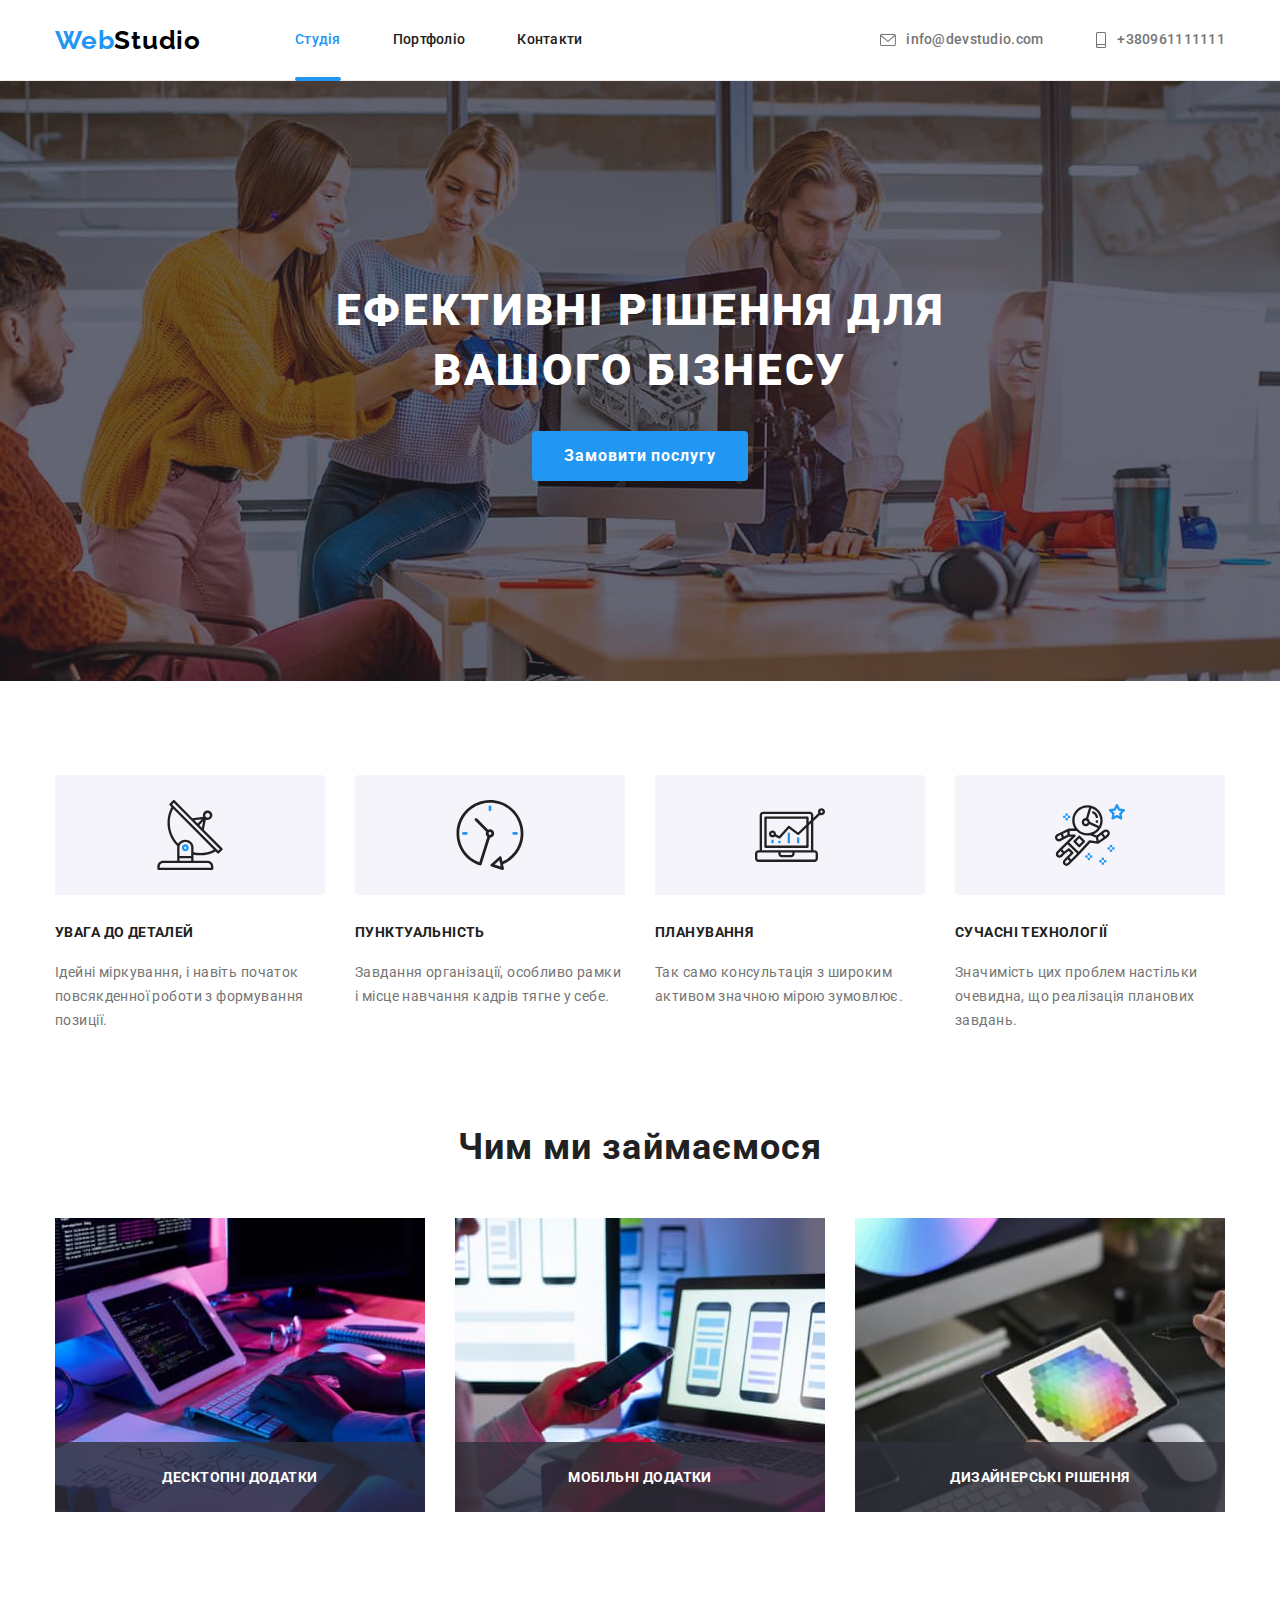
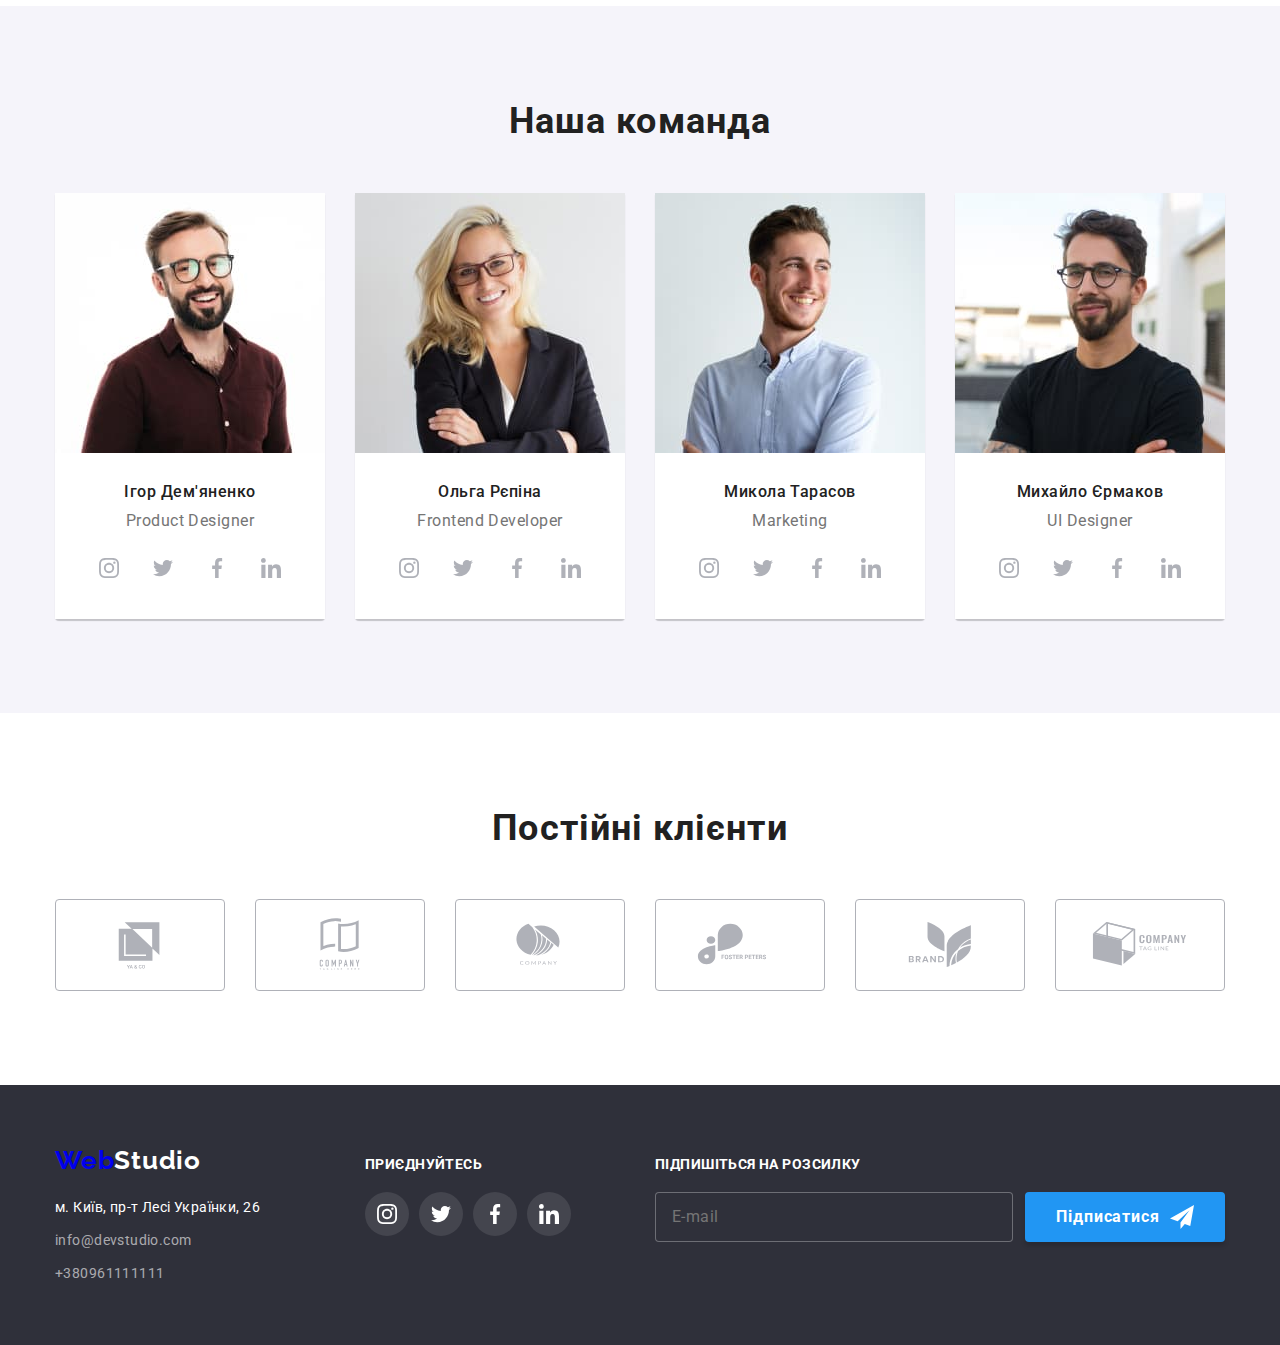
==== index.html @ 51aae1bd "BEM done" ====
<!DOCTYPE html>
<html lang="uk">

<head>
    <meta charset="UTF-8">
    <meta http-equiv="X-UA-Compatible" content="IE=edge">
    <meta name="viewport" content="width=device-width, initial-scale=1.0">
    <title>WebStudio</title>
    <link rel="preconnect" href="https://fonts.googleapis.com">
    <link rel="preconnect" href="https://fonts.gstatic.com" crossorigin>
    <link
        href="https://fonts.googleapis.com/css2?family=Raleway:wght@700&family=Roboto:wght@400;500;700;900&display=swap"
        rel="stylesheet">
    <link rel="stylesheet" href="https://cdn.jsdelivr.net/npm/modern-normalize@1.1.0/modern-normalize.min.css">
    <link rel="stylesheet" href="./css/styles.css">
</head>

<body>
    <header class="page-header">
        <!--навігація-->
        <div class="container page-header__container">
            <nav class="header-navigation">
                <a class="logo" href="./index.html"><span class="logo_theme_blue">Web</span><span
                        class="logo_theme_black">Studio</span></a>
                <ul class="menu list">
                    <li class="menu__item">
                        <a class="menu__link menu__link_current" href="./index.html">Студія</a>
                    </li>
                    <li class="menu__item">
                        <a class="menu__link" href="./portfolio.html">Портфоліо</a>
                    </li>
                    <li class="menu__item">
                        <a class="menu__link" href="#Контакти">Контакти</a>
                    </li>
                </ul>
            </nav>
            <ul class="menu list">
                <li class="menu__item">
                    <a class="menu-link-nav" href="mailto:info@devstudio.com"><svg aria-label="іконка конверт"
                            class="menu-link-nav__icon" width="16px" height="12px">
                            <use href="./images/sprite.svg#icon-envelope"></use>
                        </svg>info@devstudio.com</a>
                </li>
                <li class="menu__item">
                    <a class="menu-link-nav" href="tel:+380961111111"><svg aria-label="іконка телефон"
                            class="menu-link-nav__icon" width="12px" height="16px">
                            <use href="./images/sprite.svg#icon-smartphone"></use>
                        </svg>+380961111111</a>
                </li>
            </ul>
        </div>
    </header>
    <main>
        <section class="section hero">
            <div class="container">
                <h1 class="hero__title">Ефективні рішення для вашого бізнесу</h1>
                <button class="hero__btn" type="button" data-modal-open>Замовити послугу</button>
            </div>
        </section>
        <section class="section feature-section">
            <h2 class="visually-hidden">Наші переваги</h2>
            <div class="container">
                <ul class="list feature-section__list">
                    <li class=feature-section__item>
                        <div class="feature-section__picture">
                            <svg aria-label="іконка антена" class="feature-section__icon" width="70px" height="70px">
                                <use href="./images/sprite.svg#icon-antenna"></use>
                            </svg>
                        </div>
                        <h3 class="feature-section__title">УВАГА ДО ДЕТАЛЕЙ</h3>
                        <p class="feature-section__text">Ідейні міркування, і навіть початок повсякденної роботи з
                            формування
                            позиції.
                        </p>
                    </li>
                    <li class=feature-section__item>
                        <div class="feature-section__picture">
                            <svg aria-label="іконка годинник" class="feature-section__icon" width="70px" height="70px">
                                <use href="./images/sprite.svg#icon-clock"></use>
                            </svg>
                        </div>
                        <h3 class="feature-section__title">ПУНКТУАЛЬНІСТЬ</h3>
                        <p class="feature-section__text">Завдання організації, особливо рамки і місце навчання кадрів
                            тягне у
                            себе.
                        </p>
                    </li>
                    <li class=feature-section__item>
                        <div class="feature-section__picture">
                            <svg aria-label="іконка діаграма" class="feature-section__icon" width="70px" height="70px">
                                <use href="./images/sprite.svg#icon-diagram"></use>
                            </svg>
                        </div>
                        <h3 class="feature-section__title">ПЛАНУВАННЯ</h3>
                        <p class="feature-section__text">Так само консультація з широким активом значною мірою зумовлює.
                        </p>
                    </li>
                    <li class=feature-section__item>
                        <div class="feature-section__picture">
                            <svg aria-label="іконка астронавт" class="feature-section__icon" width="70px" height="70px">
                                <use href="./images/sprite.svg#icon-astronaut"></use>
                            </svg>
                        </div>
                        <h3 class="feature-section__title">СУЧАСНІ ТЕХНОЛОГІЇ</h3>
                        <p class="feature-section__text">Значимість цих проблем настільки очевидна, що реалізація
                            планових
                            завдань.
                        </p>
                    </li>
                </ul>
            </div>
        </section>
        <section class="section section-examples">
            <div class="container">
                <h2 class="section-examples__heading">Чим ми займаємося</h2>
                <ul class="list section-examples__list">
                    <li class="section-examples__item">
                        <div class="section-examples__thumb">
                            <img src="./images/box1.jpg" alt="Робочий стіл з клавіатурою і екраном" width="370">
                            <p class="section-examples__title">Десктопні додатки</p>
                        </div>
                    </li>
                    <li class="section-examples__item">
                        <div class="section-examples__thumb">
                            <img src="./images/box2.jpg" alt="Смартфон в руці на фоні екрану зі смартфонами"
                                width="370">
                            <p class="section-examples__title">Мобільні додатки</p>
                        </div>
                    </li>
                    <li class="section-examples__item">
                        <div class="section-examples__thumb">
                            <img src="./images/box3.jpg" alt="Екран з різнокольоровим шестикутником" width="370">
                            <p class="section-examples__title">Дизайнерські рішення</p>
                        </div>
                    </li>
                </ul>
            </div>
        </section>
        <section class="section section-team">
            <div class="container">
                <h2 class="team-section-team">Наша команда</h2>
                <ul class="list list-team">
                    <li class="member-list">
                        <img src="./images/teammate1.jpg" alt="Усміхнений чоловік з бородою в окулярах" width="270">
                        <div class="member-content">
                            <h3 class="member-team">Ігор Дем'яненко</h3>
                            <p class="team-list" lang="en">Product Designer</p>

                            <ul class="social-list list">
                                <li class="social-list-item">
                                    <a href="" class="social-list-link">
                                        <svg aria-label="логотип інстаграм" width="20px" height="20px"
                                            class="social-list-icon">
                                            <use href="./images/sprite.svg#icon-instagram">
                                            </use>
                                        </svg>
                                    </a>
                                </li>
                                <li class="social-list-item">
                                    <a href="" class="social-list-link">
                                        <svg aria-label="логотип твітер" width="20px" height="20px"
                                            class="social-list-icon">
                                            <use href="./images/sprite.svg#icon-twitter">
                                            </use>
                                        </svg>
                                    </a>
                                </li>
                                <li class="social-list-item">
                                    <a href="" class="social-list-link">
                                        <svg aria-label="логотип фейсбук" width="20px" height="20px"
                                            class="social-list-icon">
                                            <use href="./images/sprite.svg#icon-facebook">
                                            </use>
                                        </svg>
                                    </a>
                                </li>
                                <li class="social-list-item">
                                    <a href="" class="social-list-link">
                                        <svg aria-label="логотип лінкедін" width="20px" height="20px"
                                            class="social-list-icon">
                                            <use href="./images/sprite.svg#icon-linkedin">
                                            </use>
                                        </svg>
                                    </a>
                                </li>
                            </ul>
                        </div>
                    </li>
                    <li class="member-list">
                        <img src="./images/teammate2.jpg" alt="Усміхнена жінка з білим волоссям в окулярах" width="270">
                        <div class="member-content">
                            <h3 class="member-team">Ольга Рєпіна</h3>
                            <p class="team-list" lang="en">Frontend Developer</p>
                            <ul class="social-list list">
                                <li class="social-list-item">
                                    <a href="" class="social-list-link">
                                        <svg aria-label="логотип інстаграм" width="20px" height="20px"
                                            class="social-list-icon">
                                            <use href="./images/sprite.svg#icon-instagram">
                                            </use>
                                        </svg>
                                    </a>
                                </li>
                                <li class="social-list-item">
                                    <a href="" class="social-list-link">
                                        <svg aria-label="логотип твітер" width="20px" height="20px"
                                            class="social-list-icon">
                                            <use href="./images/sprite.svg#icon-twitter">
                                            </use>
                                        </svg>
                                    </a>
                                </li>
                                <li class="social-list-item">
                                    <a href="" class="social-list-link">
                                        <svg aria-label="логотип фейсбук" width="20px" height="20px"
                                            class="social-list-icon">
                                            <use href="./images/sprite.svg#icon-facebook">
                                            </use>
                                        </svg>
                                    </a>
                                </li>
                                <li class="social-list-item">
                                    <a href="" class="social-list-link">
                                        <svg aria-label="логотип лінкедін" width="20px" height="20px"
                                            class="social-list-icon">
                                            <use href="./images/sprite.svg#icon-linkedin">
                                            </use>
                                        </svg>
                                    </a>
                                </li>
                            </ul>
                        </div>
                    </li>
                    <li class="member-list">
                        <img src="./images/teammate3.jpg" alt="Усміхнений чоловік в білій сорочці" width="270">
                        <div class="member-content">
                            <h3 class="member-team">Микола Тарасов</h3>
                            <p class="team-list" lang="en">Marketing</p>
                            <ul class="social-list list">
                                <li class="social-list-item">
                                    <a href="" class="social-list-link">
                                        <svg aria-label="логотип інстаграм" width="20px" height="20px"
                                            class="social-list-icon">
                                            <use href="./images/sprite.svg#icon-instagram">
                                            </use>
                                        </svg>
                                    </a>
                                </li>
                                <li class="social-list-item">
                                    <a href="" class="social-list-link">
                                        <svg aria-label="логотип твітер" width="20px" height="20px"
                                            class="social-list-icon">
                                            <use href="./images/sprite.svg#icon-twitter">
                                            </use>
                                        </svg>
                                    </a>
                                </li>
                                <li class="social-list-item">
                                    <a href="" class="social-list-link">
                                        <svg aria-label="логотип фейсбук" width="20px" height="20px"
                                            class="social-list-icon">
                                            <use href="./images/sprite.svg#icon-facebook">
                                            </use>
                                        </svg>
                                    </a>
                                </li>
                                <li class="social-list-item">
                                    <a href="" class="social-list-link">
                                        <svg aria-label="логотип лінкедін" width="20px" height="20px"
                                            class="social-list-icon">
                                            <use href="./images/sprite.svg#icon-linkedin">
                                            </use>
                                        </svg>
                                    </a>
                                </li>
                            </ul>
                        </div>
                    </li>
                    <li class="member-list">
                        <img src="./images/teammate4.jpg" alt="Чоловік в окулярах" width="270">
                        <div class="member-content">
                            <h3 class="member-team">Михайло Єрмаков</h3>
                            <p class="team-list" lang="en">UI Designer</p>
                            <ul class="social-list list">
                                <li class="social-list-item">
                                    <a href="" class="social-list-link">
                                        <svg aria-label="логотип інстаграм" width="20px" height="20px"
                                            class="social-list-icon">
                                            <use href="./images/sprite.svg#icon-instagram">
                                            </use>
                                        </svg>
                                    </a>
                                </li>
                                <li class="social-list-item">
                                    <a href="" class="social-list-link">
                                        <svg aria-label="логотип твітер" width="20px" height="20px"
                                            class="social-list-icon">
                                            <use href="./images/sprite.svg#icon-twitter">
                                            </use>
                                        </svg>
                                    </a>
                                </li>
                                <li class="social-list-item">
                                    <a href="" class="social-list-link">
                                        <svg aria-label="логотип фейсбук" width="20px" height="20px"
                                            class="social-list-icon">
                                            <use href="./images/sprite.svg#icon-facebook">
                                            </use>
                                        </svg>
                                    </a>
                                </li>
                                <li class="social-list-item">
                                    <a href="" class="social-list-link">
                                        <svg aria-label="логотип лінкедін" width="20px" height="20px"
                                            class="social-list-icon">
                                            <use href="./images/sprite.svg#icon-linkedin">
                                            </use>
                                        </svg>
                                    </a>
                                </li>
                            </ul>
                        </div>
                    </li>
                </ul>
            </div>
        </section>
        <section class="section client-section">
            <div class="container">
                <h2 class="clients">Постійні клієнти</h2>
                <ul class="client-list list">
                    <li class="client first-client">
                        <a class="client-link-icon" href="">
                            <svg aria-label="логотип клієнта першого" class="client-list-icon" width="106px"
                                height="60px">
                                <use href="./images/sprite.svg#icon-Logo1"></use>
                            </svg>
                        </a>
                    </li>
                    <li class="client second-client">
                        <a class="client-link-icon" href="">
                            <svg aria-label="логотип клієнта другого" class="client-list-icon" width="106px"
                                height="60px">
                                <use href="./images/sprite.svg#icon-Logo2"></use>
                            </svg>
                        </a>
                    </li>
                    <li class="client third-client">
                        <a class="client-link-icon" href="">
                            <svg aria-label="логотип клієнта третього" class="client-list-icon" width="106px"
                                height="60px">
                                <use href="./images/sprite.svg#icon-Logo3"></use>
                            </svg>
                        </a>
                    </li>
                    <li class="client fourth-client">
                        <a class="client-link-icon" href="">
                            <svg aria-label="логотип клієнта четвертого" class="client-list-icon" width="106px"
                                height="60px">
                                <use href="./images/sprite.svg#icon-Logo4"></use>
                            </svg>
                        </a>
                    </li>
                    <li class="client fifth-client">
                        <a class="client-link-icon" href="">
                            <svg aria-label="логотип клієнта п'ятого" class="client-list-icon" width="106px"
                                height="60px">
                                <use href="./images/sprite.svg#icon-Logo5"></use>
                            </svg>
                        </a>
                    </li>
                    <li class="client sixth-client">
                        <a class="client-link-icon" href="">
                            <svg aria-label="логотип клієнта шостого" class="client-list-icon" width="106px"
                                height="60px">
                                <use href="./images/sprite.svg#icon-Logo6"></use>
                            </svg>
                        </a>
                    </li>

                </ul>
            </div>
        </section>
    </main>
    <footer class="contacts">
        <div class="container main-footer-container">
            <div class="first-footer-container">
                <a class="logo link logo-footer" href="https://index.html"><span class="blu">Web</span><span
                        class="white">Studio</span></a>
                <address class="address">
                    <ul class="address-link list">
                        <li class="contact-list">
                            <a class="a-contact" href="htpps://googlemaps/CPtrU1FHBa2aNyZL9" target="_blank"
                                rel="noopener noreferrer nofollow">м.
                                Київ, пр-т Лесі Українки, 26</a>
                        </li>
                        <li class="contact-list">
                            <a class="mail-link" href="mailto:info@devstudio.com">info@devstudio.com</a>
                        </li>
                        <li class="contact-list">
                            <a class="phone-link" href="tel:+380961111111">+380961111111</a>
                        </li>
                    </ul>
                </address>
            </div>
            <div class="second-footer-container">
                <p class="footer-link-icon">приєднуйтесь</p>
                <ul class="footer-social-list list">
                    <li class="footer-social-list-item">
                        <a href="" class="footer-social-list-link">
                            <svg aria-label="логотип інстаграм" width="20px" height="20px" class="social-list-icon">
                                <use href="./images/sprite.svg#icon-instagram">
                                </use>
                            </svg>
                        </a>
                    </li>
                    <li class="footer-social-list-item">
                        <a href="" class="footer-social-list-link">
                            <svg aria-label="логотип твітер" width="20px" height="20px" class="social-list-icon">
                                <use href="./images/sprite.svg#icon-twitter">
                                </use>
                            </svg>
                        </a>
                    </li>
                    <li class="footer-social-list-item">
                        <a href="" class="footer-social-list-link">
                            <svg aria-label="логотип фейсбук" width="20px" height="20px" class="social-list-icon">
                                <use href="./images/sprite.svg#icon-facebook">
                                </use>
                            </svg>
                        </a>
                    </li>
                    <li class="footer-social-list-item">
                        <a href="" class="footer-social-list-link">
                            <svg aria-label="логотип лінкедін" width="20px" height="20px" class="social-list-icon">
                                <use href="./images/sprite.svg#icon-linkedin">
                                </use>
                            </svg>
                        </a>
                    </li>
                </ul>
            </div>
            <div class="footer-form-container">
                <p class="footer-form-paragraf">Підпишіться на розсилку</p>
                <form class="footer-form">
                    <label for="user-email"></label>
                    <input type="email" class="footer-form-email" id="user-email" required placeholder="E-mail">
                    <button type="submit" class="footer-button-email">Підписатися<svg class="send-icon" width="24"
                            height="24">
                            <use href="./images/sprite.svg#icon-icon-send"></use>
                        </svg></button>
                </form>

            </div>
        </div>
    </footer>
    <div class="backdrop is-hidden" data-modal>
        <div class="modal">
            <button type="button" class="modal-button-close" data-modal-close>
                <svg aria-label="іконка закриття" class="icon-modal-close" width="11" height="11">
                    <use href="./images/sprite.svg#icon-vector"></use>
                </svg>
            </button>
            <p class="modal-form-title">Залиште свої дані, ми вам передзвонимо</p>
            <form class="modal-form">

                <label class="modal-form-field">
                    <span class="modal-form-desc">Ім'я</span>
                    <span class="modal-form-input-wrapper">
                        <input type="text" class="modal-form-input" required name="user-name"
                            pattern="[a-zA-Zа-яА-ЯіІїЇ'`]+">
                        <svg aria-label="іконка людини" class="modal-form-icon" width="18" height="18">
                            <use href="./images/sprite.svg#icon-person-black"></use>
                        </svg>
                    </span>
                </label>

                <label class="modal-form-field">
                    <span class="modal-form-desc">Телефон</span>
                    <span class="modal-form-input-wrapper">
                        <input type="tel" class="modal-form-input" required name="user-phone">
                        <svg aria-label="іконка телефону" class="modal-form-icon" width="18" height="18">
                            <use href="./images/sprite.svg#icon-phone-black"></use>
                        </svg>
                    </span>
                </label>

                <label class="modal-form-field">
                    <span class="modal-form-desc">Пошта</span>
                    <span class="modal-form-input-wrapper">
                        <input type="email" class="modal-form-input" required name="user-mail">
                        <svg aria-label="іконка конверту" class="modal-form-icon" width="18" height="18">
                            <use href="./images/sprite.svg#icon-email-black"></use>
                        </svg>
                    </span>
                </label>

                <label class="modal-form-field">
                    <span class="modal-form-desc">Коментар</span>
                    <textarea class="modal-form-message" name="user-message" placeholder="Введіть текст"></textarea>
                </label>

                <label class="modal-form-check-field">
                    <input type="checkbox" class="modal-form-check" required name="user-agreement" />
                    <svg class="modal-form-own-checkbox" width="16px" height="15px">
                        <use class="modal-form-own-checkbox-icon" href="./images/sprite.svg#icon-icon-check">
                        </use>
                    </svg><span class="modal-text-agreement">Погоджуюся
                        з розсилкою та приймаю&nbsp;<a href="#" class="modal-text-agreement-link">Умови
                            договору</a></span>
                </label>
                <button type="submit" class="modal-form-btnsubmit">Відправити</button>
            </form>
        </div>
    </div>
    <script src="./js/modal.js"></script>
</body>

</html>
---- css/styles.css ----
:root{
    --accent-color:#2196F3;
    --primery-text-color:#212121;
    --secondary-text-color:#757575;
    --logo-light-color:#ffffff;
    --logo-dark-color:#000000;
    --background-color:#2F303A;
    --secondary-background-color:#F5F4FA;
    
}

/*--Скидання дефолтних стилів--*/

h1,
h2,
h3,
h4,
p{
    margin-top: 0;
    margin-bottom: 0;
}

ul,
ol{
    margin-top: 0;
    margin-bottom: 0;
    padding-left: 0;
}
 
button{
    cursor: pointer;
}

a{
    text-decoration: none;
}

img{
    display: block;
    max-width: 100%;
    height: auto;
}

address{
    font-style: normal;
}

.list{
    list-style: none;
}

.link{
    link-decoration: none;
}

body{
    color: var(--primery-text-color);
    background-color:var(--main-backgroung-color);
    font-family: Roboto, sans-serif; 
    font-weight: 700;
font-size: 18px;
line-height: 2;
letter-spacing: 0.06em;
}

.container{
    width: 1200px;
    margin-left: auto;
    margin-right: auto;
    padding-left: 15px;
    padding-right: 15px;
}

.visually-hidden{
  position: absolute;
    white-space: nowrap;
    width: 1px;
    height: 1px;
    overflow: hidden;
    border: 0;
    padding: 0;
    clip: rect(0 0 0 0);
    clip-path: inset(50%);
    margin: -1px;
}

.section{
    padding-top: 94px;
    padding-bottom: 94px;
}


/*--HEADER--*/

.page-header{
border-bottom: 1px solid #ECECEC;
}

.page-header__container{
display: flex;
align-items: center;
}

.header-navigation{
    display: flex;
    align-items: center;
}


.logo{
    font-family: 'Raleway', sans-serif;
font-weight: 700;
font-size: 26px;
line-height: 1.19;
letter-spacing: 0.03em;
margin-right: 94px;
}

.logo_theme_blue{
    color:var(--accent-color);
}
.logo_theme_black{
    color:var(--logo-dark-color);
}


.menu{
    display: flex;
    column-gap: 52px;
    margin-left: auto;
}

.menu__link{
    color:var(--primery-text-color);
    font-family: 'Roboto', sans-serif;
font-weight: 500;
font-size: 14px;
line-height: 1.14;
letter-spacing: 0.02em;
padding-top: 32px;
    padding-bottom: 32px;
    display: block;
    position: relative;
    transition: color 250ms cubic-bezier(0.4, 0, 0.2, 1);
}

.menu__link:hover,
.menu__link:focus{
    color:var(--accent-color);
}

.menu__link_current{
    color:var(--accent-color);
}


.menu__link_current::after{
    position: absolute;
    content: "";
    display: block;
    width: 100%;
    left: 0;
    bottom: -1px;
    height: 4px;
    background-color:var(--accent-color);
    border-radius: 2px;
    margin-top: 28px;
    
}


.menu-link-nav{
    color:var(--secondary-text-color);
    font-family: 'Roboto', sans-serif;
font-weight: 500;
font-size: 14px;
line-height: 1.14;
letter-spacing: 0.02em;
padding-top: 32px;
    padding-bottom: 32px;
    display: flex;
    align-items: center;
    transition: color 250ms cubic-bezier(0.4, 0, 0.2, 1);
    }

.menu-link-nav:hover,
.menu-link-nav:focus{
    color:var(--accent-color);
}


.menu-link-nav__icon{
    fill:currentColor;
    margin-right: 10px;
}

.menu-link-nav__icon:hover,
.menu-link-nav__icon:focus{
    fill:var(--accent-color);
}




/*--HERO--*/
.hero{
    background-color: #C4C4C4;
    text-align: center;
    margin: 0 auto;
    padding: 200px 0;
    height: 600px;
    max-width: 1600px;
    background-image: linear-gradient(to right, rgba(47, 48, 58, 0.4), rgba(47, 48, 58, 0.4)), url(../images/hero\ bg\ photo.jpg);
    background-repeat: no-repeat;
    background-position: center;
    background-size: cover;
}


.hero__title{
    color:var(--logo-light-color);
    font-family: 'Roboto', sans-serif;
font-weight: 900;
font-size: 44px;
line-height: 1.36;
text-align: center;
letter-spacing: 0.06em;
text-transform: uppercase;
width: 696px;
margin-bottom: 30px;
margin-left: auto;
margin-right: auto;
}

.hero__btn{
background-color:var(--accent-color);
color:var(--logo-light-color);
font-family: 'Roboto', sans-serif;
font-weight: 700;
font-size: 16px;
line-height: 1.88;
display: flex;
align-items: center;
text-align: center;
letter-spacing: 0.06em;
display: block;
margin: 0 auto;
padding: 10px 32px;
display: block;
border-radius: 4px;
min-width: 216px;
border: none;
transition: box-shadow 250ms cubic-bezier(0.4, 0, 0.2, 1);
}

.hero__btn:hover,
.hero__btn:focus{
    box-shadow: 0px 4px 4px rgba(0, 0, 0, 0.15);
}


/*--FEATURE SECTION--*/


.feature-section__list{
    display: flex;
    flex-wrap: wrap;
    margin-left: auto;
    margin-right: auto;
    column-gap: 30px;   
}

.feature-section__item{
flex-basis: calc((100% / 4) - 30px);   
}

.feature-section__text{
    color:var(--secondary-text-color);
    font-family: 'Roboto',sans-serif;
font-weight: 400;
font-size: 14px;
line-height: 1.7;
letter-spacing: 0.03em;
}


.feature-section__title{
    font-family: 'Roboto', sans-serif;
font-weight: 700;
font-size: 14px;
line-height: 1.14;
letter-spacing: 0.03em;
text-transform: uppercase;
margin-bottom: 20px;
}

.feature-section__picture{
    display: flex;
    width: 270px;
    height: 120px;
    justify-content: center;
    align-items: center;
    background: #F5F4FA;
border-radius: 4px;
margin-bottom: 30px;
}


/*--EXAMPLES SECTION--*/

.section-examples{
    padding-top: 0;
}

.section-examples__list{
    display: flex;
    flex-wrap: wrap;
    gap: 30px;
}

.section-examples__item{
width: 370px;
}


.section-examples__heading{
    font-family: 'Roboto', sans-serif;
    font-weight: 700;
font-size: 36px;
line-height: 1.17;
text-align: center;
letter-spacing: 0.03em;
margin-left: auto;
margin-bottom: 50px;
margin-right: auto;
}

.section-examples__thumb{
    position: relative;
    display: flex;
    justify-content: center;
    align-items: center;
}

.section-examples__title{
    display: flex;
    position: absolute;
    width: 100%;
    height: 70px;
    justify-content: center;
    align-items: center;
    left: 0;
    bottom: 0;

    font-weight: 700;
font-size: 14px;
line-height: 16px;
text-align: center;
letter-spacing: 0.03em;
text-transform: uppercase;
color:var(--logo-light-color);
background-color: rgba(47, 48, 58, 80%);
}


/*--TEAM SECTION--*/

.section-team{
    background-color:var(--secondary-background-color);
}

.team-section-team{
 font-family: 'Roboto', sans-serif;
font-weight: 700;
font-size: 36px;
line-height: 1.17;
text-align: center;
letter-spacing: 0.03em;  
margin-left: auto;
margin-bottom: 50px;
margin-right: auto;

}

.list-team{
    display: flex;
    flex-wrap: wrap;
    gap: 30px;
}

.member-list{
    width: 270px;
    box-shadow: 0px 2px 1px rgba(0, 0, 0, 0.2);
    border-radius: 0px 0px 4px 4px;
    
}

.member-content{
    padding-top: 29px;
    padding-bottom: 29px;
    background-color:#ffffff;
}

.member-team{
font-family: inherit;
font-weight: 500;
font-size: 16px;
line-height: 1.19;
text-align: center;
letter-spacing: 0.03em;
margin-bottom: 10px;
}


.team-list{
    color:var(--secondary-text-color);
    font-family: 'Roboto', sans-serif;
font-weight: 400;
font-size: 16px;
line-height: 1.19;
text-align: center;
letter-spacing: 0.03em;
margin-bottom: 16px;
}

.social-list{
    display: flex;
    justify-content: center;
    align-items: center;
    column-gap: 10px;
}

.social-list-item{
    display: flex;
    justify-content: center;
    align-items: center;
}

.social-list-link{
    display: flex;
    align-items: center;
    justify-content: center;
    width: 44px;
    height: 44px;
    border-radius: 50%;
    background-color: var(--logo-light-color);
    fill: #AFB1B8;
    transition: background-color 250ms cubic-bezier(0.4, 0, 0.2, 1), fill 250ms cubic-bezier(0.4, 0, 0.2, 1);
}


.social-list-link:hover,
.social-list-link:focus{
    background-color:var(--accent-color);
    fill:var(--logo-light-color);
}


/*--CLIENS--*/

.client-section{
padding-top: 94px;
    padding-bottom: 94px;
}

.clients{
font-family: 'Roboto', sans-serif;
    font-weight: 700;
font-size: 36px;
line-height: 1.17;
text-align: center;
letter-spacing: 0.03em;
margin-left: auto;
margin-bottom: 50px;
margin-right: auto;.
}

.client-link-icon{
    display: flex;
  justify-content: center;
  align-items: center;
  width: 170px;
  height: 92px;
  border: 1px solid #afb1b8;
  border-radius: 4px;
  fill: #AFB1B8;
  transition: border-color 250ms cubic-bezier(0.4, 0, 0.2, 1);
}

.client-link-icon:hover,
.client-link-icon:focus{
border-color:var(--accent-color);
}

.client-list-icon{
    transition: fill 250ms cubic-bezier(0.4, 0, 0.2, 1);
}

.client-link-icon:hover .client-list-icon,
.client-link-icon:hover .client-list-icon{
    fill:var(--accent-color);
}

.client-list{
    display: flex;
    flex-wrap: wrap;
    gap: 30px;
}

.client{
    flex-basis: ((100% - 170px) / 6);
}

/*--FOOTER--*/

.contacts{
    background-color:var(--background-color);
     padding-top: 60px;
    padding-bottom: 60px;
}


.logo-footer{
    display: block;
    margin-bottom: 20px;
}

.contact-list:not(:last-child){
    margin-bottom: 9px;
}

.a-contact{
    color:var(--logo-light-color);
   font-family: 'Roboto', sans-serif;
font-weight: 400;
font-size: 14px;
line-height: 1.71;
letter-spacing: 0.03em;
display: block;
transition: color 250ms cubic-bezier(0.4, 0, 0.2, 1);
} 


.mail-link,
.phone-link{
color:rgba(255, 255, 255, 0.6);
font-family: 'Roboto', sans-serif;
font-weight: 400;
font-size: 14px;
line-height: 1.71;
letter-spacing: 0.03em;
display: block;
transition: color 250ms cubic-bezier(0.4, 0, 0.2, 1);
}

.mail-link:hover,
.mail-link:focus{
    color:var(--accent-color);
}

.phone-link:hover,
.phone-link:focus{
    color:var(--accent-color);
}

.a-contact:hover,
.a-contact:focus{
color:var(--accent-color)    
}

.white{
    color:var(--logo-light-color);
}

.footer-link-icon{
font-family: 'Roboto';
font-style: normal;
font-weight: 700;
font-size: 14px;
line-height: 16px;
letter-spacing: 0.03em;
text-transform: uppercase;
color:var(--logo-light-color);
margin-bottom: 20px;
}


.footer-social-list-link{
display: flex;
    align-items: center;
    justify-content: center;
    width: 44px;
    height: 44px;
    border-radius: 50%;
    background-color: rgba(255, 255, 255, 0.1);
    fill:var(--logo-light-color);
    transition: background-color 250ms cubic-bezier(0.4, 0, 0.2, 1);
}

.footer-social-list-link:hover,
.footer-social-list-link:focus{
    background-color:var(--accent-color);
}

.main-footer-container{
    display: flex;
    align-items: baseline;
}

.first-footer-container{
    margin-right: 70px;
}

.footer-social-list{
    display: flex;
    gap: 10px;
}

/*----PORTFOLIO----*/


.portfolio-list{
    display: flex;
     justify-content: center;
    margin-left: auto;
    margin-right: auto;
        column-gap: 8px;
        margin-bottom: 50px;     
}

.section-btn{
    background-color:var(--secondary-background-color);
    color:var(--primery-text-color); 
    font-family: inherit;
font-weight: 500;
font-size: 16px;
line-height: 1.63;
text-align: center;
letter-spacing: 0.03em;
padding: 6px 22px;
border: none;
border-radius: 4px;
transition: color 250ms cubic-bezier(0.4, 0, 0.2, 1), background-color 250ms cubic-bezier(0.4, 0, 0.2, 1), box-shadow 250ms cubic-bezier(0.4, 0, 0.2, 1);
}

.section-btn:hover,
.section-btn:focus{
    background-color:var(--accent-color);
    color:var(--logo-light-color);
    box-shadow: 0px 4px 4px rgba(0, 0, 0, 0.25);
}

.portfolio-examples{
    display: flex;
    flex-wrap: wrap;
    gap: 30px;
}

.portfolio-examples-list{
    flex-basis: calc((100% - 60px) / 3); 
}

.portfolio-link{
    display: block;
    background-color: var(--logo-light-color);
    transition: box-shadow 250ms cubic-bezier(0.4, 0, 0.2, 1);
}

.portfolio-link:hover,
.phone-link:focus{
box-shadow: 0px 1px 1px rgba(0, 0, 0, 0.12), 0px 4px 4px rgba(0, 0, 0, 0.06), 1px 4px 6px rgba(0, 0, 0, 0.16);
}

.portfolio-tytle{
    color:var(--secondary-text-color);
    font-family: 'Roboto', sans-serif;
font-weight: 400;
font-size: 16px;
line-height: 1.88;
letter-spacing: 0.03em;
}

.portfolio-page{
    color: var(--primery-text-color);
    font-family: 'Roboto', sans-serif;
font-weight: 700;
font-size: 18px;
line-height: 2;
letter-spacing: 0.06em;
margin-bottom: 4px;
}

.portfolio-page-title{
    display: block;
    padding: 20px 24px;
    border: 1px solid #EEEEEE;
    border-top: none;
}

.section-team{
    background-color:var(--secondary-background-color);
}

.span-prf{
 font-family: 'Roboto', sans-serif;
font-weight: 700;
font-size: 18px;
line-height: 2;
letter-spacing: 0.06em;   
}



.portfolio-overlay{
    position: relative;
    overflow: hidden;
}

.portfolio-thumb{
    display: inline-block;
    position: absolute;
    top: 0;
    left: 0;
    width: 100%;
    height: 100%;
    background-color: rgba(33, 150, 243, 0.9);
transition: transform 250ms cubic-bezier(0.4, 0, 0.2, 1);
 transform: translateY(100%);
}

.portfolio-link:hover .portfolio-thumb{
transform: translateY(0%);    
}

.thumb-text{
font-weight: 400;
font-size: 18px;
line-height: 28px;
letter-spacing: 0.03em;
color: #ffffff;
padding: 63px 24px;
}



/*------MODAL------*/

.backdrop{
    position: fixed;
    top: 0;
    left: 0;
    width: 100%;
    height: 100%;
    background-color: rgba(0, 0, 0, 20%);
    z-index: 100;
    opacity: 1;
    transition: visibility 250ms cubic-bezier(0.4, 0, 0.2, 1), opacity 250ms cubic-bezier(0.4, 0, 0.2, 1);
}

.modal{
    position: absolute;
    top: 50%;
    left: 50%;
    transform: translate(-50%, -50%) scale(1);
    height: 581px;
    width: 528px;
    background-color: #ffffff;
    box-shadow: 0px 1px 3px rgba(0, 0, 0, 0.12), 0px 1px 1px rgba(0, 0, 0, 0.14), 0px 2px 1px rgba(0, 0, 0, 0.2);
    border-radius: 4px;

    padding: 40px;
}

.backdrop.is-hidden{
    visibility: hidden;
    opacity: 0;
    pointer-events: none;
}

.backdrop.is-hidden.modal{
    transform: translate(-50%, -50%) scale(0);
}

    .modal-button-close{
    position: absolute;
    top: 0;
    right: 0;
    display: flex;
    justify-content: center;
    align-items: center;
    margin-top: 8px;
    margin-right: 8px;
    width: 30px;
    height: 30px;
    border-radius: 50%;
    border-color: rgba(0, 0, 0, 10%);
    background-color: inherit;
}

.modal-button-close:hover .icon-modal-close,
.modal-button-close:focus .icon-modal-close{
    fill:var(--accent-color);
    transition: fill 250ms cubic-bezier(0.4, 0, 0.2, 1);
}

/*-------MODAL FORM-------*/

.modal-form-title{
text-align: center;
margin-bottom: 12px;
font-style: normal;
font-weight: 700;
font-size: 20px;
line-height: 23px;
letter-spacing: 0.03em;
}

.modal-form{
display: flex;
flex-direction: column;
}

.modal-form-input-wrapper{
    display: block;
    position: relative;
}

.modal-form-field{
    margin-bottom: 10px;
}


.modal-form-field:nth-child(4n){
    margin-bottom: 20px;
}

.modal-form-input{
    width: 100%;
    height: 40px;
    border: 1px solid rgba(33, 33, 33, 0.2);
border-radius: 4px;
padding-left: 42px;
transition: border-color 250ms cubic-bezier(0.4, 0, 0.2, 1);
}

.modal-form-desc{
    display: block;
    margin-bottom: 4px;
    font-family: 'Roboto';
font-style: normal;
font-weight: 400;
font-size: 12px;
line-height: 14px;
letter-spacing: 0.01em;
color: #757575;
}

.modal-form-input:focus{
    outline: none;
    border-color:var(--accent-color);
    cursor: pointer;
}

.modal-form-icon{
display: block;
position: absolute;
top: 50%;
left: 12px;
transform: translateY(-50%);
fill: #212121;
transition: fill 250ms cubic-bezier(0.4, 0, 0.2, 1);
}

.modal-form-input:focus + .modal-form-icon{
    fill:var(--accent-color);
    transition: fill 250ms cubic-bezier(0.4, 0, 0.2, 1);
}


.modal-form-message{
    display: block;
    width: 100%;
    height: 120px;
    border: 1px solid rgba(33, 33, 33, 0.2);
border-radius: 4px;
padding: 12px 16px;
resize: none;
}

.modal-form-message:focus{
    outline: none;
    border-color:var(--accent-color);
    transition: border-color 250ms cubic-bezier(0.4, 0, 0.2, 1);
    cursor: pointer;
}

.modal-form-message::placeholder{
    font-family: 'Roboto';
font-style: normal;
font-weight: 400;
font-size: 12px;
line-height: 14px;
letter-spacing: 0.01em;
color: rgba(117, 117, 117, 0.5);
}



.modal-form-check-field{
 display: flex;
 justify-content: center;
    align-items: center;
    margin-bottom: 30px;
    width: 100%;
    height: 24px; 
   
    font-family: 'Roboto';
font-style: normal;
font-weight: 400;
font-size: 14px;
line-height: 24px;
letter-spacing: 0.03em;
color: #757575; 
}

.modal-form-own-checkbox{
    margin-right: 7px;
    border: 1px solid #000;
    border-radius: 2px;
    cursor: pointer;
    transition: fill 250ms cubic-bezier(0.4, 0, 0.2, 1), border-color 250ms cubic-bezier(0.4, 0, 0.2, 1), background-color 250ms cubic-bezier(0.4, 0, 0.2, 1);
}

.modal-form-own-checkbox-icon{
    fill: #ffffff;   

}

.modal-form-check:checked + .modal-form-own-checkbox{
    background-color:var(--accent-color);
    border:var(--accent-color);
}

..modal-form-check:checked + .modal-form-own-checkbox .modal-form-own-checkbox-icon{
    display: block;
}

..modal-form-check:focus + .modal-form-own-checkbox{
    border-color:var(--accent-color);
}

.modal-form-check{
    position: absolute;
    appearance: none;
}

.modal-text-agreement-link{
    font-weight: 400;
font-size: 14px;
line-height: 24px;
letter-spacing: 0.03em;
text-decoration-line: underline;
color: #2196F3;
}

.modal-form-btnsubmit{
    display: flex;
    margin-left: auto;
    margin-right: auto;
    justify-content: center;
    align-items: center;
    width: 200px;
    height: 50px;
    background-color:var(--accent-color);
    box-shadow: 0px 4px 4px rgba(0, 0, 0, 0.15);
border-radius: 4px;
border: none;
font-family: 'Roboto';
font-style: normal;
font-weight: 700;
font-size: 16px;
line-height: 30px;
letter-spacing: 0.06em;

color: #FFFFFF;

}

/*-------FOOTER FORM------*/

.footer-form-container{
    margin-left: auto;
}

.footer-form-paragraf{
    margin-bottom: 20px;
font-style: normal;
font-weight: 700;
font-size: 14px;
line-height: 16px;
letter-spacing: 0.03em;
text-transform: uppercase;
color: #FFFFFF;

}

.footer-form{
    display: flex;
}

.footer-form-email{
    padding-left: 16px;
    width: 358px;
    height: 50px;
    margin-right: 12px;
    border: 1px solid rgba(255, 255, 255, 0.3);
box-shadow: none(0px 4px 4px rgba(0, 0, 0, 0.15));
border-radius: 4px;
font-family: 'Roboto';
font-style: normal;
font-weight: 400;
font-size: 16px;
line-height: 20px;
display: flex;
align-items: center;
letter-spacing: 0.03em;
color: rgba(255, 255, 255, 0.6);
background-color: #2F303A;
transition: border-color 250ms cubic-bezier(0.4, 0, 0.2, 1), color 250ms cubic-bezier(0.4, 0, 0.2, 1);
}

.footer-form-email:focus{
    border-color: #FFFFFF;
    color: #FFF;
}

.footer-button-email{
    display: flex;
    justify-content: center;
    align-items: center;
    padding: 10px 28px;
    background-color: #2196F3;
    width: 200px;
height: 50px;
text-align: center;
font-family: 'Roboto';
font-style: normal;
font-weight: 700;
font-size: 16px;
line-height: 30px;
letter-spacing: 0.06em;

color: #FFFFFF;
box-shadow: 0px 4px 4px rgba(0, 0, 0, 0.15);
border-radius: 4px;
border: none;

}

.send-icon{
    margin-left: 10px;
}
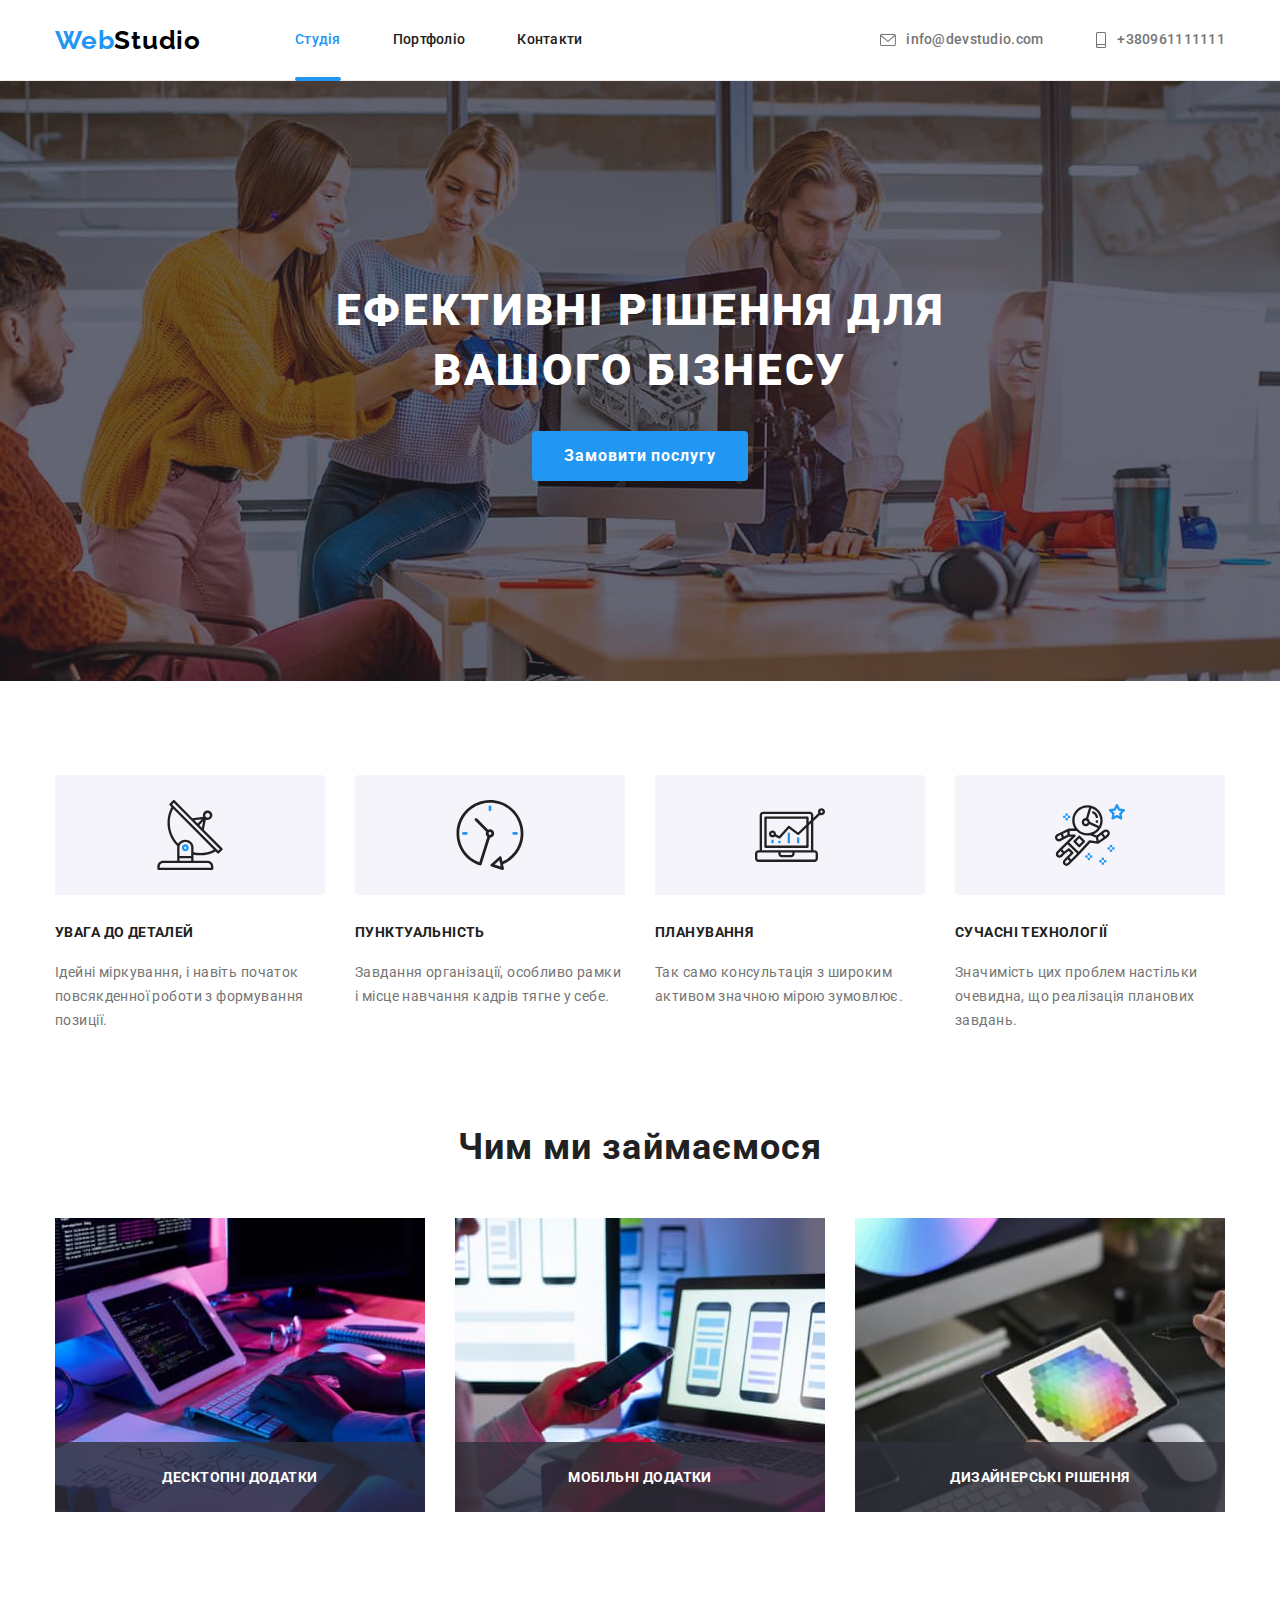
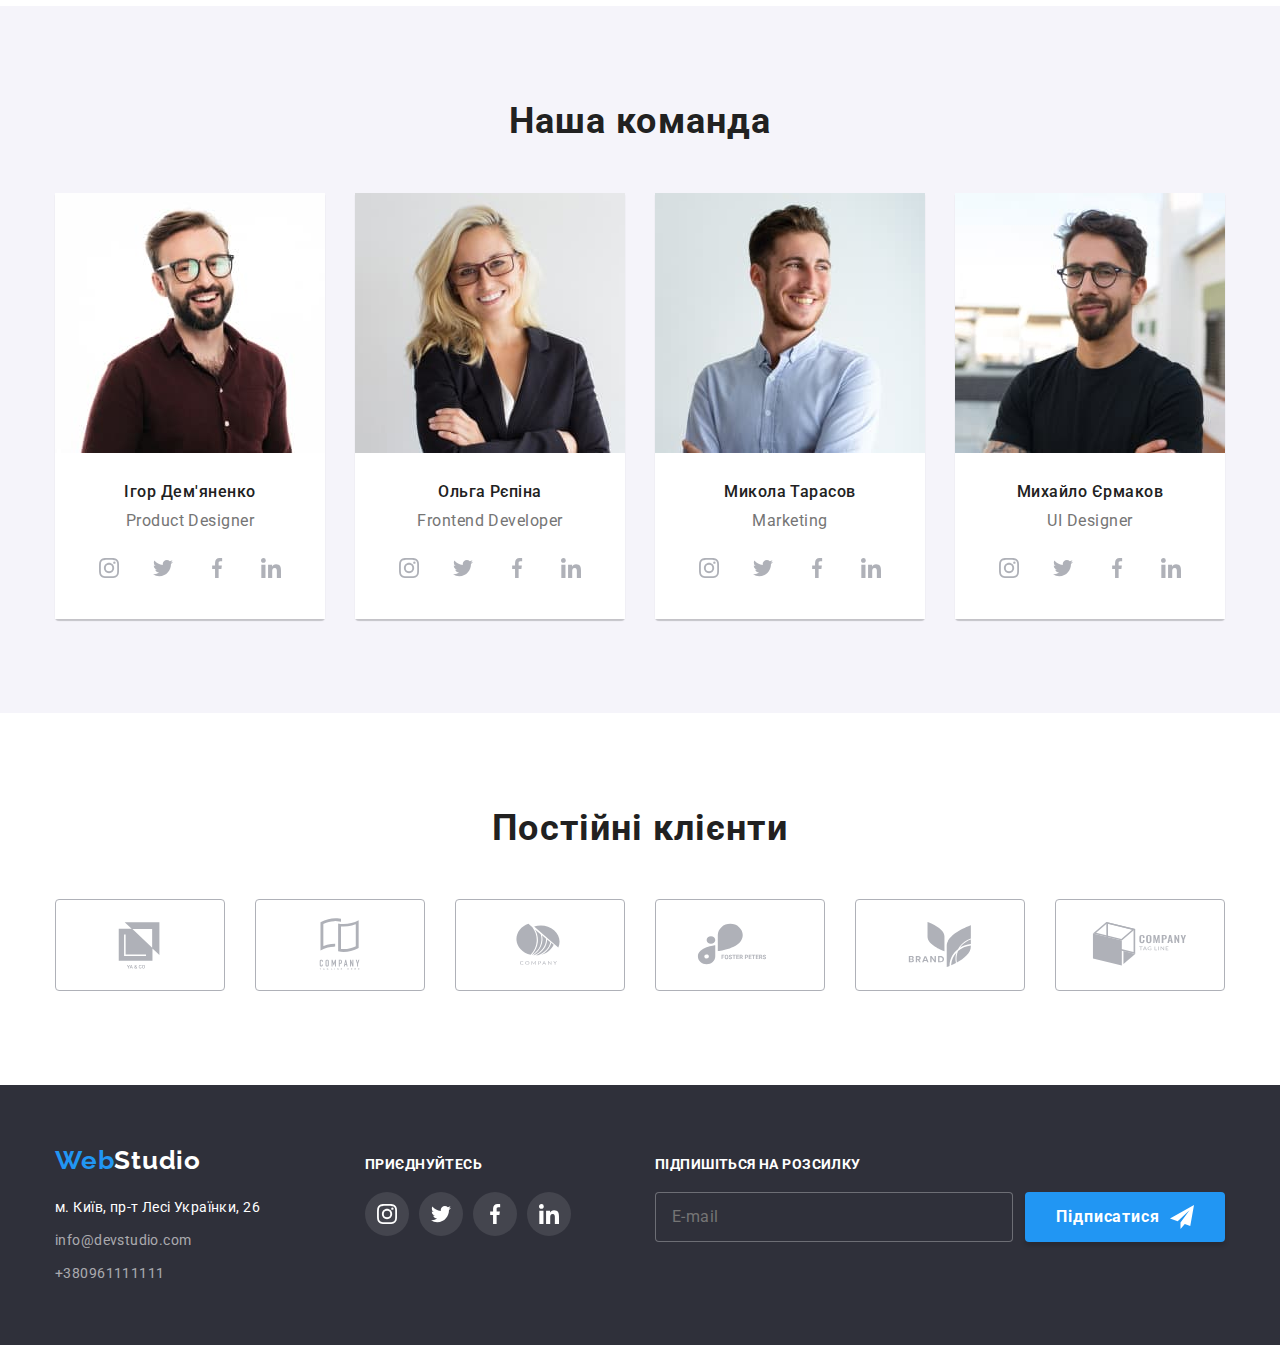
==== commit 94e23857: "bem complited" ====
--- a/index.html
+++ b/index.html
@@ -57,52 +57,52 @@
                 <button class="hero__btn" type="button" data-modal-open>Замовити послугу</button>
             </div>
         </section>
-        <section class="section feature-section">
+        <section class="section features">
             <h2 class="visually-hidden">Наші переваги</h2>
             <div class="container">
-                <ul class="list feature-section__list">
-                    <li class=feature-section__item>
-                        <div class="feature-section__picture">
-                            <svg aria-label="іконка антена" class="feature-section__icon" width="70px" height="70px">
+                <ul class="list features__list">
+                    <li class=features__item>
+                        <div class="features__picture">
+                            <svg aria-label="іконка антена" class="features__icon" width="70px" height="70px">
                                 <use href="./images/sprite.svg#icon-antenna"></use>
                             </svg>
                         </div>
-                        <h3 class="feature-section__title">УВАГА ДО ДЕТАЛЕЙ</h3>
-                        <p class="feature-section__text">Ідейні міркування, і навіть початок повсякденної роботи з
+                        <h3 class="features__title">УВАГА ДО ДЕТАЛЕЙ</h3>
+                        <p class="features__text">Ідейні міркування, і навіть початок повсякденної роботи з
                             формування
                             позиції.
                         </p>
                     </li>
-                    <li class=feature-section__item>
-                        <div class="feature-section__picture">
-                            <svg aria-label="іконка годинник" class="feature-section__icon" width="70px" height="70px">
+                    <li class=features__item>
+                        <div class="features__picture">
+                            <svg aria-label="іконка годинник" class="features__icon" width="70px" height="70px">
                                 <use href="./images/sprite.svg#icon-clock"></use>
                             </svg>
                         </div>
-                        <h3 class="feature-section__title">ПУНКТУАЛЬНІСТЬ</h3>
-                        <p class="feature-section__text">Завдання організації, особливо рамки і місце навчання кадрів
+                        <h3 class="features__title">ПУНКТУАЛЬНІСТЬ</h3>
+                        <p class="features__text">Завдання організації, особливо рамки і місце навчання кадрів
                             тягне у
                             себе.
                         </p>
                     </li>
-                    <li class=feature-section__item>
-                        <div class="feature-section__picture">
-                            <svg aria-label="іконка діаграма" class="feature-section__icon" width="70px" height="70px">
+                    <li class=features__item>
+                        <div class="features__picture">
+                            <svg aria-label="іконка діаграма" class="features__icon" width="70px" height="70px">
                                 <use href="./images/sprite.svg#icon-diagram"></use>
                             </svg>
                         </div>
-                        <h3 class="feature-section__title">ПЛАНУВАННЯ</h3>
-                        <p class="feature-section__text">Так само консультація з широким активом значною мірою зумовлює.
+                        <h3 class="features__title">ПЛАНУВАННЯ</h3>
+                        <p class="features__text">Так само консультація з широким активом значною мірою зумовлює.
                         </p>
                     </li>
-                    <li class=feature-section__item>
-                        <div class="feature-section__picture">
-                            <svg aria-label="іконка астронавт" class="feature-section__icon" width="70px" height="70px">
+                    <li class=features__item>
+                        <div class="features__picture">
+                            <svg aria-label="іконка астронавт" class="features__icon" width="70px" height="70px">
                                 <use href="./images/sprite.svg#icon-astronaut"></use>
                             </svg>
                         </div>
-                        <h3 class="feature-section__title">СУЧАСНІ ТЕХНОЛОГІЇ</h3>
-                        <p class="feature-section__text">Значимість цих проблем настільки очевидна, що реалізація
+                        <h3 class="features__title">СУЧАСНІ ТЕХНОЛОГІЇ</h3>
+                        <p class="features__text">Значимість цих проблем настільки очевидна, що реалізація
                             планових
                             завдань.
                         </p>
@@ -110,74 +110,74 @@
                 </ul>
             </div>
         </section>
-        <section class="section section-examples">
+        <section class="section examples">
             <div class="container">
-                <h2 class="section-examples__heading">Чим ми займаємося</h2>
-                <ul class="list section-examples__list">
-                    <li class="section-examples__item">
-                        <div class="section-examples__thumb">
+                <h2 class="examples__heading">Чим ми займаємося</h2>
+                <ul class="list examples__list">
+                    <li class="examples__item">
+                        <div class="examples__thumb">
                             <img src="./images/box1.jpg" alt="Робочий стіл з клавіатурою і екраном" width="370">
-                            <p class="section-examples__title">Десктопні додатки</p>
-                        </div>
-                    </li>
-                    <li class="section-examples__item">
-                        <div class="section-examples__thumb">
+                            <p class="examples__title">Десктопні додатки</p>
+                        </div>
+                    </li>
+                    <li class="examples__item">
+                        <div class="examples__thumb">
                             <img src="./images/box2.jpg" alt="Смартфон в руці на фоні екрану зі смартфонами"
                                 width="370">
-                            <p class="section-examples__title">Мобільні додатки</p>
-                        </div>
-                    </li>
-                    <li class="section-examples__item">
-                        <div class="section-examples__thumb">
+                            <p class="examples__title">Мобільні додатки</p>
+                        </div>
+                    </li>
+                    <li class="examples__item">
+                        <div class="examples__thumb">
                             <img src="./images/box3.jpg" alt="Екран з різнокольоровим шестикутником" width="370">
-                            <p class="section-examples__title">Дизайнерські рішення</p>
+                            <p class="examples__title">Дизайнерські рішення</p>
                         </div>
                     </li>
                 </ul>
             </div>
         </section>
-        <section class="section section-team">
+        <section class="section team">
             <div class="container">
-                <h2 class="team-section-team">Наша команда</h2>
-                <ul class="list list-team">
-                    <li class="member-list">
+                <h2 class="team__heading">Наша команда</h2>
+                <ul class="list team__emploee">
+                    <li class="team__item">
                         <img src="./images/teammate1.jpg" alt="Усміхнений чоловік з бородою в окулярах" width="270">
-                        <div class="member-content">
-                            <h3 class="member-team">Ігор Дем'яненко</h3>
-                            <p class="team-list" lang="en">Product Designer</p>
+                        <div class="team__content">
+                            <h3 class="team__member">Ігор Дем'яненко</h3>
+                            <p class="team__text" lang="en">Product Designer</p>
 
                             <ul class="social-list list">
-                                <li class="social-list-item">
-                                    <a href="" class="social-list-link">
+                                <li class="social-list__item">
+                                    <a href="" class="social-list__link">
                                         <svg aria-label="логотип інстаграм" width="20px" height="20px"
-                                            class="social-list-icon">
+                                            class="social-list__icon">
                                             <use href="./images/sprite.svg#icon-instagram">
                                             </use>
                                         </svg>
                                     </a>
                                 </li>
-                                <li class="social-list-item">
-                                    <a href="" class="social-list-link">
+                                <li class="social-list__item">
+                                    <a href="" class="social-list__link">
                                         <svg aria-label="логотип твітер" width="20px" height="20px"
-                                            class="social-list-icon">
+                                            class="social-list__icon">
                                             <use href="./images/sprite.svg#icon-twitter">
                                             </use>
                                         </svg>
                                     </a>
                                 </li>
-                                <li class="social-list-item">
-                                    <a href="" class="social-list-link">
+                                <li class="social-list__item">
+                                    <a href="" class="social-list__link">
                                         <svg aria-label="логотип фейсбук" width="20px" height="20px"
-                                            class="social-list-icon">
+                                            class="social-list__icon">
                                             <use href="./images/sprite.svg#icon-facebook">
                                             </use>
                                         </svg>
                                     </a>
                                 </li>
-                                <li class="social-list-item">
-                                    <a href="" class="social-list-link">
+                                <li class="social-list__item">
+                                    <a href="" class="social-list__link">
                                         <svg aria-label="логотип лінкедін" width="20px" height="20px"
-                                            class="social-list-icon">
+                                            class="social-list__icon">
                                             <use href="./images/sprite.svg#icon-linkedin">
                                             </use>
                                         </svg>
@@ -186,43 +186,43 @@
                             </ul>
                         </div>
                     </li>
-                    <li class="member-list">
+                    <li class="team__item">
                         <img src="./images/teammate2.jpg" alt="Усміхнена жінка з білим волоссям в окулярах" width="270">
-                        <div class="member-content">
-                            <h3 class="member-team">Ольга Рєпіна</h3>
-                            <p class="team-list" lang="en">Frontend Developer</p>
+                        <div class="team__content">
+                            <h3 class="team__member">Ольга Рєпіна</h3>
+                            <p class="team__text" lang="en">Frontend Developer</p>
                             <ul class="social-list list">
-                                <li class="social-list-item">
-                                    <a href="" class="social-list-link">
+                                <li class="social-list__item">
+                                    <a href="" class="social-list__link">
                                         <svg aria-label="логотип інстаграм" width="20px" height="20px"
-                                            class="social-list-icon">
+                                            class="social-list__icon">
                                             <use href="./images/sprite.svg#icon-instagram">
                                             </use>
                                         </svg>
                                     </a>
                                 </li>
-                                <li class="social-list-item">
-                                    <a href="" class="social-list-link">
+                                <li class="social-list__item">
+                                    <a href="" class="social-list__link">
                                         <svg aria-label="логотип твітер" width="20px" height="20px"
-                                            class="social-list-icon">
+                                            class="social-list__icon">
                                             <use href="./images/sprite.svg#icon-twitter">
                                             </use>
                                         </svg>
                                     </a>
                                 </li>
-                                <li class="social-list-item">
-                                    <a href="" class="social-list-link">
+                                <li class="social-list__item">
+                                    <a href="" class="social-list__link">
                                         <svg aria-label="логотип фейсбук" width="20px" height="20px"
-                                            class="social-list-icon">
+                                            class="social-list__icon">
                                             <use href="./images/sprite.svg#icon-facebook">
                                             </use>
                                         </svg>
                                     </a>
                                 </li>
-                                <li class="social-list-item">
-                                    <a href="" class="social-list-link">
+                                <li class="social-list__item">
+                                    <a href="" class="social-list__link">
                                         <svg aria-label="логотип лінкедін" width="20px" height="20px"
-                                            class="social-list-icon">
+                                            class="social-list__icon">
                                             <use href="./images/sprite.svg#icon-linkedin">
                                             </use>
                                         </svg>
@@ -231,43 +231,43 @@
                             </ul>
                         </div>
                     </li>
-                    <li class="member-list">
+                    <li class="team__item">
                         <img src="./images/teammate3.jpg" alt="Усміхнений чоловік в білій сорочці" width="270">
-                        <div class="member-content">
-                            <h3 class="member-team">Микола Тарасов</h3>
-                            <p class="team-list" lang="en">Marketing</p>
+                        <div class="team__content">
+                            <h3 class="team__member">Микола Тарасов</h3>
+                            <p class="team__text" lang="en">Marketing</p>
                             <ul class="social-list list">
-                                <li class="social-list-item">
-                                    <a href="" class="social-list-link">
+                                <li class="social-list__item">
+                                    <a href="" class="social-list__link">
                                         <svg aria-label="логотип інстаграм" width="20px" height="20px"
-                                            class="social-list-icon">
+                                            class="social-list__icon">
                                             <use href="./images/sprite.svg#icon-instagram">
                                             </use>
                                         </svg>
                                     </a>
                                 </li>
-                                <li class="social-list-item">
-                                    <a href="" class="social-list-link">
+                                <li class="social-list__item">
+                                    <a href="" class="social-list__link">
                                         <svg aria-label="логотип твітер" width="20px" height="20px"
-                                            class="social-list-icon">
+                                            class="social-list__icon">
                                             <use href="./images/sprite.svg#icon-twitter">
                                             </use>
                                         </svg>
                                     </a>
                                 </li>
-                                <li class="social-list-item">
-                                    <a href="" class="social-list-link">
+                                <li class="social-list__item">
+                                    <a href="" class="social-list__link">
                                         <svg aria-label="логотип фейсбук" width="20px" height="20px"
-                                            class="social-list-icon">
+                                            class="social-list__icon">
                                             <use href="./images/sprite.svg#icon-facebook">
                                             </use>
                                         </svg>
                                     </a>
                                 </li>
-                                <li class="social-list-item">
-                                    <a href="" class="social-list-link">
+                                <li class="social-list__item">
+                                    <a href="" class="social-list__link">
                                         <svg aria-label="логотип лінкедін" width="20px" height="20px"
-                                            class="social-list-icon">
+                                            class="social-list__icon">
                                             <use href="./images/sprite.svg#icon-linkedin">
                                             </use>
                                         </svg>
@@ -276,43 +276,43 @@
                             </ul>
                         </div>
                     </li>
-                    <li class="member-list">
+                    <li class="team__item">
                         <img src="./images/teammate4.jpg" alt="Чоловік в окулярах" width="270">
-                        <div class="member-content">
-                            <h3 class="member-team">Михайло Єрмаков</h3>
-                            <p class="team-list" lang="en">UI Designer</p>
+                        <div class="team__content">
+                            <h3 class="team__member">Михайло Єрмаков</h3>
+                            <p class="team__text" lang="en">UI Designer</p>
                             <ul class="social-list list">
-                                <li class="social-list-item">
-                                    <a href="" class="social-list-link">
+                                <li class="social-list__item">
+                                    <a href="" class="social-list__link">
                                         <svg aria-label="логотип інстаграм" width="20px" height="20px"
-                                            class="social-list-icon">
+                                            class="social-list__icon">
                                             <use href="./images/sprite.svg#icon-instagram">
                                             </use>
                                         </svg>
                                     </a>
                                 </li>
-                                <li class="social-list-item">
-                                    <a href="" class="social-list-link">
+                                <li class="social-list__item">
+                                    <a href="" class="social-list__link">
                                         <svg aria-label="логотип твітер" width="20px" height="20px"
-                                            class="social-list-icon">
+                                            class="social-list__icon">
                                             <use href="./images/sprite.svg#icon-twitter">
                                             </use>
                                         </svg>
                                     </a>
                                 </li>
-                                <li class="social-list-item">
-                                    <a href="" class="social-list-link">
+                                <li class="social-list__item">
+                                    <a href="" class="social-list__link">
                                         <svg aria-label="логотип фейсбук" width="20px" height="20px"
-                                            class="social-list-icon">
+                                            class="social-list__icon">
                                             <use href="./images/sprite.svg#icon-facebook">
                                             </use>
                                         </svg>
                                     </a>
                                 </li>
-                                <li class="social-list-item">
-                                    <a href="" class="social-list-link">
+                                <li class="social-list__item">
+                                    <a href="" class="social-list__link">
                                         <svg aria-label="логотип лінкедін" width="20px" height="20px"
-                                            class="social-list-icon">
+                                            class="social-list__icon">
                                             <use href="./images/sprite.svg#icon-linkedin">
                                             </use>
                                         </svg>
@@ -324,54 +324,50 @@
                 </ul>
             </div>
         </section>
-        <section class="section client-section">
+        <section class="section clients">
             <div class="container">
-                <h2 class="clients">Постійні клієнти</h2>
-                <ul class="client-list list">
-                    <li class="client first-client">
-                        <a class="client-link-icon" href="">
-                            <svg aria-label="логотип клієнта першого" class="client-list-icon" width="106px"
-                                height="60px">
+                <h2 class="clients__heading">Постійні клієнти</h2>
+                <ul class="clients__list list">
+                    <li class="clients__item">
+                        <a class="clients__link" href="">
+                            <svg aria-label="логотип клієнта першого" class="clients__icon" width="106px" height="60px">
                                 <use href="./images/sprite.svg#icon-Logo1"></use>
                             </svg>
                         </a>
                     </li>
-                    <li class="client second-client">
-                        <a class="client-link-icon" href="">
-                            <svg aria-label="логотип клієнта другого" class="client-list-icon" width="106px"
-                                height="60px">
+                    <li class="clients__item">
+                        <a class="clients__link" href="">
+                            <svg aria-label="логотип клієнта другого" class="clients__icon" width="106px" height="60px">
                                 <use href="./images/sprite.svg#icon-Logo2"></use>
                             </svg>
                         </a>
                     </li>
-                    <li class="client third-client">
-                        <a class="client-link-icon" href="">
-                            <svg aria-label="логотип клієнта третього" class="client-list-icon" width="106px"
+                    <li class="clients__item">
+                        <a class="clients__link" href="">
+                            <svg aria-label="логотип клієнта третього" class="clients__icon" width="106px"
                                 height="60px">
                                 <use href="./images/sprite.svg#icon-Logo3"></use>
                             </svg>
                         </a>
                     </li>
-                    <li class="client fourth-client">
-                        <a class="client-link-icon" href="">
-                            <svg aria-label="логотип клієнта четвертого" class="client-list-icon" width="106px"
+                    <li class="clients__item">
+                        <a class="clients__link" href="">
+                            <svg aria-label="логотип клієнта четвертого" class="clients__icon" width="106px"
                                 height="60px">
                                 <use href="./images/sprite.svg#icon-Logo4"></use>
                             </svg>
                         </a>
                     </li>
-                    <li class="client fifth-client">
-                        <a class="client-link-icon" href="">
-                            <svg aria-label="логотип клієнта п'ятого" class="client-list-icon" width="106px"
-                                height="60px">
+                    <li class="clients__item">
+                        <a class="clients__link" href="">
+                            <svg aria-label="логотип клієнта п'ятого" class="clients__icon" width="106px" height="60px">
                                 <use href="./images/sprite.svg#icon-Logo5"></use>
                             </svg>
                         </a>
                     </li>
-                    <li class="client sixth-client">
-                        <a class="client-link-icon" href="">
-                            <svg aria-label="логотип клієнта шостого" class="client-list-icon" width="106px"
-                                height="60px">
+                    <li class="clients__item">
+                        <a class="clients__link" href="">
+                            <svg aria-label="логотип клієнта шостого" class="clients__icon" width="106px" height="60px">
                                 <use href="./images/sprite.svg#icon-Logo6"></use>
                             </svg>
                         </a>
@@ -381,56 +377,56 @@
             </div>
         </section>
     </main>
-    <footer class="contacts">
-        <div class="container main-footer-container">
-            <div class="first-footer-container">
-                <a class="logo link logo-footer" href="https://index.html"><span class="blu">Web</span><span
-                        class="white">Studio</span></a>
+    <footer class="page-footer">
+        <div class="container page-footer__container">
+            <div class="contacts">
+                <a class="logo link logo-footer" href="https://index.html"><span class="logo_theme_blue">Web</span><span
+                        class="logo_theme_white">Studio</span></a>
                 <address class="address">
-                    <ul class="address-link list">
-                        <li class="contact-list">
-                            <a class="a-contact" href="htpps://googlemaps/CPtrU1FHBa2aNyZL9" target="_blank"
-                                rel="noopener noreferrer nofollow">м.
+                    <ul class="footer-contacts list">
+                        <li class="footer-contacts__item">
+                            <a class="footer-contacts__address" href="htpps://googlemaps/CPtrU1FHBa2aNyZL9"
+                                target="_blank" rel="noopener noreferrer nofollow">м.
                                 Київ, пр-т Лесі Українки, 26</a>
                         </li>
-                        <li class="contact-list">
-                            <a class="mail-link" href="mailto:info@devstudio.com">info@devstudio.com</a>
+                        <li class="footer-contacts__item">
+                            <a class="footer-contacts__link" href="mailto:info@devstudio.com">info@devstudio.com</a>
                         </li>
-                        <li class="contact-list">
-                            <a class="phone-link" href="tel:+380961111111">+380961111111</a>
+                        <li class="footer-contacts__item">
+                            <a class="footer-contacts__link" href="tel:+380961111111">+380961111111</a>
                         </li>
                     </ul>
                 </address>
             </div>
-            <div class="second-footer-container">
-                <p class="footer-link-icon">приєднуйтесь</p>
-                <ul class="footer-social-list list">
-                    <li class="footer-social-list-item">
-                        <a href="" class="footer-social-list-link">
+            <div class="join">
+                <p class="join__title">приєднуйтесь</p>
+                <ul class="join__list list">
+                    <li class="join__item">
+                        <a href="" class="join__link">
                             <svg aria-label="логотип інстаграм" width="20px" height="20px" class="social-list-icon">
                                 <use href="./images/sprite.svg#icon-instagram">
                                 </use>
                             </svg>
                         </a>
                     </li>
-                    <li class="footer-social-list-item">
-                        <a href="" class="footer-social-list-link">
+                    <li class="join__item">
+                        <a href="" class="join__link">
                             <svg aria-label="логотип твітер" width="20px" height="20px" class="social-list-icon">
                                 <use href="./images/sprite.svg#icon-twitter">
                                 </use>
                             </svg>
                         </a>
                     </li>
-                    <li class="footer-social-list-item">
-                        <a href="" class="footer-social-list-link">
+                    <li class="join__item">
+                        <a href="" class="join__link">
                             <svg aria-label="логотип фейсбук" width="20px" height="20px" class="social-list-icon">
                                 <use href="./images/sprite.svg#icon-facebook">
                                 </use>
                             </svg>
                         </a>
                     </li>
-                    <li class="footer-social-list-item">
-                        <a href="" class="footer-social-list-link">
+                    <li class="join__item">
+                        <a href="" class="join__link">
                             <svg aria-label="логотип лінкедін" width="20px" height="20px" class="social-list-icon">
                                 <use href="./images/sprite.svg#icon-linkedin">
                                 </use>
@@ -439,12 +435,12 @@
                     </li>
                 </ul>
             </div>
-            <div class="footer-form-container">
-                <p class="footer-form-paragraf">Підпишіться на розсилку</p>
-                <form class="footer-form">
+            <div class="submit">
+                <p class="submit__title">Підпишіться на розсилку</p>
+                <form class="submit__form">
                     <label for="user-email"></label>
-                    <input type="email" class="footer-form-email" id="user-email" required placeholder="E-mail">
-                    <button type="submit" class="footer-button-email">Підписатися<svg class="send-icon" width="24"
+                    <input type="email" class="submit__input" id="user-email" required placeholder="E-mail">
+                    <button type="submit" class="submit__button">Підписатися<svg class="submit__icon" width="24"
                             height="24">
                             <use href="./images/sprite.svg#icon-icon-send"></use>
                         </svg></button>
@@ -453,6 +449,8 @@
             </div>
         </div>
     </footer>
+
+
     <div class="backdrop is-hidden" data-modal>
         <div class="modal">
             <button type="button" class="modal-button-close" data-modal-close>
--- a/css/styles.css
+++ b/css/styles.css
@@ -262,7 +262,7 @@
 /*--FEATURE SECTION--*/
 
 
-.feature-section__list{
+.features__list{
     display: flex;
     flex-wrap: wrap;
     margin-left: auto;
@@ -270,11 +270,11 @@
     column-gap: 30px;   
 }
 
-.feature-section__item{
+.features__item{
 flex-basis: calc((100% / 4) - 30px);   
 }
 
-.feature-section__text{
+.features__text{
     color:var(--secondary-text-color);
     font-family: 'Roboto',sans-serif;
 font-weight: 400;
@@ -284,7 +284,7 @@
 }
 
 
-.feature-section__title{
+.features__title{
     font-family: 'Roboto', sans-serif;
 font-weight: 700;
 font-size: 14px;
@@ -294,7 +294,7 @@
 margin-bottom: 20px;
 }
 
-.feature-section__picture{
+.features__picture{
     display: flex;
     width: 270px;
     height: 120px;
@@ -308,22 +308,22 @@
 
 /*--EXAMPLES SECTION--*/
 
-.section-examples{
+.examples{
     padding-top: 0;
 }
 
-.section-examples__list{
+.examples__list{
     display: flex;
     flex-wrap: wrap;
     gap: 30px;
 }
 
-.section-examples__item{
+.examples__item{
 width: 370px;
 }
 
 
-.section-examples__heading{
+.examples__heading{
     font-family: 'Roboto', sans-serif;
     font-weight: 700;
 font-size: 36px;
@@ -335,14 +335,14 @@
 margin-right: auto;
 }
 
-.section-examples__thumb{
+.examples__thumb{
     position: relative;
     display: flex;
     justify-content: center;
     align-items: center;
 }
 
-.section-examples__title{
+.examples__title{
     display: flex;
     position: absolute;
     width: 100%;
@@ -365,11 +365,11 @@
 
 /*--TEAM SECTION--*/
 
-.section-team{
+.team{
     background-color:var(--secondary-background-color);
 }
 
-.team-section-team{
+.team__heading{
  font-family: 'Roboto', sans-serif;
 font-weight: 700;
 font-size: 36px;
@@ -382,26 +382,26 @@
 
 }
 
-.list-team{
+.team__emploee{
     display: flex;
     flex-wrap: wrap;
     gap: 30px;
 }
 
-.member-list{
+.team__item{
     width: 270px;
     box-shadow: 0px 2px 1px rgba(0, 0, 0, 0.2);
     border-radius: 0px 0px 4px 4px;
     
 }
 
-.member-content{
+.team__content{
     padding-top: 29px;
     padding-bottom: 29px;
     background-color:#ffffff;
 }
 
-.member-team{
+.team__member{
 font-family: inherit;
 font-weight: 500;
 font-size: 16px;
@@ -412,7 +412,7 @@
 }
 
 
-.team-list{
+.team__text{
     color:var(--secondary-text-color);
     font-family: 'Roboto', sans-serif;
 font-weight: 400;
@@ -430,13 +430,13 @@
     column-gap: 10px;
 }
 
-.social-list-item{
+.social-list__item{
     display: flex;
     justify-content: center;
     align-items: center;
 }
 
-.social-list-link{
+.social-list__link{
     display: flex;
     align-items: center;
     justify-content: center;
@@ -449,8 +449,8 @@
 }
 
 
-.social-list-link:hover,
-.social-list-link:focus{
+.social-list__link:hover,
+.social-list__link:focus{
     background-color:var(--accent-color);
     fill:var(--logo-light-color);
 }
@@ -458,12 +458,8 @@
 
 /*--CLIENS--*/
 
-.client-section{
-padding-top: 94px;
-    padding-bottom: 94px;
-}
-
-.clients{
+
+.clients__heading{
 font-family: 'Roboto', sans-serif;
     font-weight: 700;
 font-size: 36px;
@@ -472,10 +468,22 @@
 letter-spacing: 0.03em;
 margin-left: auto;
 margin-bottom: 50px;
-margin-right: auto;.
-}
-
-.client-link-icon{
+margin-right: auto;
+}
+
+
+.clients__list{
+    display: flex;
+    flex-wrap: wrap;
+    gap: 30px;
+}
+
+.clients__item{
+    flex-basis: ((100% - 170px) / 6);
+}
+
+
+.clients__link{
     display: flex;
   justify-content: center;
   align-items: center;
@@ -487,49 +495,56 @@
   transition: border-color 250ms cubic-bezier(0.4, 0, 0.2, 1);
 }
 
-.client-link-icon:hover,
-.client-link-icon:focus{
+.clients__link:hover,
+.clients__link:focus{
 border-color:var(--accent-color);
 }
 
-.client-list-icon{
+.clients__icon{
     transition: fill 250ms cubic-bezier(0.4, 0, 0.2, 1);
 }
 
-.client-link-icon:hover .client-list-icon,
-.client-link-icon:hover .client-list-icon{
+.clients__link:hover .clients__icon,
+.clients__link:hover .clients__icon{
     fill:var(--accent-color);
 }
 
-.client-list{
-    display: flex;
-    flex-wrap: wrap;
-    gap: 30px;
-}
-
-.client{
-    flex-basis: ((100% - 170px) / 6);
-}
+
 
 /*--FOOTER--*/
 
-.contacts{
+.page-footer{
     background-color:var(--background-color);
      padding-top: 60px;
     padding-bottom: 60px;
 }
 
+.page-footer__container{
+    display: flex;
+    align-items: baseline;
+}
+
+.contacts{
+    margin-right: 70px;
+}
+
 
 .logo-footer{
     display: block;
     margin-bottom: 20px;
 }
 
-.contact-list:not(:last-child){
+.logo_theme_white{
+    color:var(--logo-light-color);
+}
+
+
+.footer-contacts__item:not(:last-child){
     margin-bottom: 9px;
 }
 
-.a-contact{
+
+.footer-contacts__address{
     color:var(--logo-light-color);
    font-family: 'Roboto', sans-serif;
 font-weight: 400;
@@ -541,8 +556,14 @@
 } 
 
 
-.mail-link,
-.phone-link{
+.footer-contacts__address:hover,
+.footer-contacts__address:focus{
+color:var(--accent-color)    
+}
+
+
+
+.footer-contacts__link{
 color:rgba(255, 255, 255, 0.6);
 font-family: 'Roboto', sans-serif;
 font-weight: 400;
@@ -553,26 +574,15 @@
 transition: color 250ms cubic-bezier(0.4, 0, 0.2, 1);
 }
 
-.mail-link:hover,
-.mail-link:focus{
+.footer-contacts__link:hover,
+.footer-contacts__link:focus{
     color:var(--accent-color);
 }
 
-.phone-link:hover,
-.phone-link:focus{
-    color:var(--accent-color);
-}
-
-.a-contact:hover,
-.a-contact:focus{
-color:var(--accent-color)    
-}
-
-.white{
-    color:var(--logo-light-color);
-}
-
-.footer-link-icon{
+
+
+
+.join__title{
 font-family: 'Roboto';
 font-style: normal;
 font-weight: 700;
@@ -585,7 +595,12 @@
 }
 
 
-.footer-social-list-link{
+.join__list{
+    display: flex;
+    gap: 10px;
+}
+
+.join__link{
 display: flex;
     align-items: center;
     justify-content: center;
@@ -597,402 +612,20 @@
     transition: background-color 250ms cubic-bezier(0.4, 0, 0.2, 1);
 }
 
-.footer-social-list-link:hover,
-.footer-social-list-link:focus{
+.join__link:hover,
+.join__link:focus{
     background-color:var(--accent-color);
 }
 
-.main-footer-container{
-    display: flex;
-    align-items: baseline;
-}
-
-.first-footer-container{
-    margin-right: 70px;
-}
-
-.footer-social-list{
-    display: flex;
-    gap: 10px;
-}
-
-/*----PORTFOLIO----*/
-
-
-.portfolio-list{
-    display: flex;
-     justify-content: center;
+
+
+/*-------FOOTER FORM------*/
+
+.submit{
     margin-left: auto;
-    margin-right: auto;
-        column-gap: 8px;
-        margin-bottom: 50px;     
-}
-
-.section-btn{
-    background-color:var(--secondary-background-color);
-    color:var(--primery-text-color); 
-    font-family: inherit;
-font-weight: 500;
-font-size: 16px;
-line-height: 1.63;
-text-align: center;
-letter-spacing: 0.03em;
-padding: 6px 22px;
-border: none;
-border-radius: 4px;
-transition: color 250ms cubic-bezier(0.4, 0, 0.2, 1), background-color 250ms cubic-bezier(0.4, 0, 0.2, 1), box-shadow 250ms cubic-bezier(0.4, 0, 0.2, 1);
-}
-
-.section-btn:hover,
-.section-btn:focus{
-    background-color:var(--accent-color);
-    color:var(--logo-light-color);
-    box-shadow: 0px 4px 4px rgba(0, 0, 0, 0.25);
-}
-
-.portfolio-examples{
-    display: flex;
-    flex-wrap: wrap;
-    gap: 30px;
-}
-
-.portfolio-examples-list{
-    flex-basis: calc((100% - 60px) / 3); 
-}
-
-.portfolio-link{
-    display: block;
-    background-color: var(--logo-light-color);
-    transition: box-shadow 250ms cubic-bezier(0.4, 0, 0.2, 1);
-}
-
-.portfolio-link:hover,
-.phone-link:focus{
-box-shadow: 0px 1px 1px rgba(0, 0, 0, 0.12), 0px 4px 4px rgba(0, 0, 0, 0.06), 1px 4px 6px rgba(0, 0, 0, 0.16);
-}
-
-.portfolio-tytle{
-    color:var(--secondary-text-color);
-    font-family: 'Roboto', sans-serif;
-font-weight: 400;
-font-size: 16px;
-line-height: 1.88;
-letter-spacing: 0.03em;
-}
-
-.portfolio-page{
-    color: var(--primery-text-color);
-    font-family: 'Roboto', sans-serif;
-font-weight: 700;
-font-size: 18px;
-line-height: 2;
-letter-spacing: 0.06em;
-margin-bottom: 4px;
-}
-
-.portfolio-page-title{
-    display: block;
-    padding: 20px 24px;
-    border: 1px solid #EEEEEE;
-    border-top: none;
-}
-
-.section-team{
-    background-color:var(--secondary-background-color);
-}
-
-.span-prf{
- font-family: 'Roboto', sans-serif;
-font-weight: 700;
-font-size: 18px;
-line-height: 2;
-letter-spacing: 0.06em;   
-}
-
-
-
-.portfolio-overlay{
-    position: relative;
-    overflow: hidden;
-}
-
-.portfolio-thumb{
-    display: inline-block;
-    position: absolute;
-    top: 0;
-    left: 0;
-    width: 100%;
-    height: 100%;
-    background-color: rgba(33, 150, 243, 0.9);
-transition: transform 250ms cubic-bezier(0.4, 0, 0.2, 1);
- transform: translateY(100%);
-}
-
-.portfolio-link:hover .portfolio-thumb{
-transform: translateY(0%);    
-}
-
-.thumb-text{
-font-weight: 400;
-font-size: 18px;
-line-height: 28px;
-letter-spacing: 0.03em;
-color: #ffffff;
-padding: 63px 24px;
-}
-
-
-
-/*------MODAL------*/
-
-.backdrop{
-    position: fixed;
-    top: 0;
-    left: 0;
-    width: 100%;
-    height: 100%;
-    background-color: rgba(0, 0, 0, 20%);
-    z-index: 100;
-    opacity: 1;
-    transition: visibility 250ms cubic-bezier(0.4, 0, 0.2, 1), opacity 250ms cubic-bezier(0.4, 0, 0.2, 1);
-}
-
-.modal{
-    position: absolute;
-    top: 50%;
-    left: 50%;
-    transform: translate(-50%, -50%) scale(1);
-    height: 581px;
-    width: 528px;
-    background-color: #ffffff;
-    box-shadow: 0px 1px 3px rgba(0, 0, 0, 0.12), 0px 1px 1px rgba(0, 0, 0, 0.14), 0px 2px 1px rgba(0, 0, 0, 0.2);
-    border-radius: 4px;
-
-    padding: 40px;
-}
-
-.backdrop.is-hidden{
-    visibility: hidden;
-    opacity: 0;
-    pointer-events: none;
-}
-
-.backdrop.is-hidden.modal{
-    transform: translate(-50%, -50%) scale(0);
-}
-
-    .modal-button-close{
-    position: absolute;
-    top: 0;
-    right: 0;
-    display: flex;
-    justify-content: center;
-    align-items: center;
-    margin-top: 8px;
-    margin-right: 8px;
-    width: 30px;
-    height: 30px;
-    border-radius: 50%;
-    border-color: rgba(0, 0, 0, 10%);
-    background-color: inherit;
-}
-
-.modal-button-close:hover .icon-modal-close,
-.modal-button-close:focus .icon-modal-close{
-    fill:var(--accent-color);
-    transition: fill 250ms cubic-bezier(0.4, 0, 0.2, 1);
-}
-
-/*-------MODAL FORM-------*/
-
-.modal-form-title{
-text-align: center;
-margin-bottom: 12px;
-font-style: normal;
-font-weight: 700;
-font-size: 20px;
-line-height: 23px;
-letter-spacing: 0.03em;
-}
-
-.modal-form{
-display: flex;
-flex-direction: column;
-}
-
-.modal-form-input-wrapper{
-    display: block;
-    position: relative;
-}
-
-.modal-form-field{
-    margin-bottom: 10px;
-}
-
-
-.modal-form-field:nth-child(4n){
-    margin-bottom: 20px;
-}
-
-.modal-form-input{
-    width: 100%;
-    height: 40px;
-    border: 1px solid rgba(33, 33, 33, 0.2);
-border-radius: 4px;
-padding-left: 42px;
-transition: border-color 250ms cubic-bezier(0.4, 0, 0.2, 1);
-}
-
-.modal-form-desc{
-    display: block;
-    margin-bottom: 4px;
-    font-family: 'Roboto';
-font-style: normal;
-font-weight: 400;
-font-size: 12px;
-line-height: 14px;
-letter-spacing: 0.01em;
-color: #757575;
-}
-
-.modal-form-input:focus{
-    outline: none;
-    border-color:var(--accent-color);
-    cursor: pointer;
-}
-
-.modal-form-icon{
-display: block;
-position: absolute;
-top: 50%;
-left: 12px;
-transform: translateY(-50%);
-fill: #212121;
-transition: fill 250ms cubic-bezier(0.4, 0, 0.2, 1);
-}
-
-.modal-form-input:focus + .modal-form-icon{
-    fill:var(--accent-color);
-    transition: fill 250ms cubic-bezier(0.4, 0, 0.2, 1);
-}
-
-
-.modal-form-message{
-    display: block;
-    width: 100%;
-    height: 120px;
-    border: 1px solid rgba(33, 33, 33, 0.2);
-border-radius: 4px;
-padding: 12px 16px;
-resize: none;
-}
-
-.modal-form-message:focus{
-    outline: none;
-    border-color:var(--accent-color);
-    transition: border-color 250ms cubic-bezier(0.4, 0, 0.2, 1);
-    cursor: pointer;
-}
-
-.modal-form-message::placeholder{
-    font-family: 'Roboto';
-font-style: normal;
-font-weight: 400;
-font-size: 12px;
-line-height: 14px;
-letter-spacing: 0.01em;
-color: rgba(117, 117, 117, 0.5);
-}
-
-
-
-.modal-form-check-field{
- display: flex;
- justify-content: center;
-    align-items: center;
-    margin-bottom: 30px;
-    width: 100%;
-    height: 24px; 
-   
-    font-family: 'Roboto';
-font-style: normal;
-font-weight: 400;
-font-size: 14px;
-line-height: 24px;
-letter-spacing: 0.03em;
-color: #757575; 
-}
-
-.modal-form-own-checkbox{
-    margin-right: 7px;
-    border: 1px solid #000;
-    border-radius: 2px;
-    cursor: pointer;
-    transition: fill 250ms cubic-bezier(0.4, 0, 0.2, 1), border-color 250ms cubic-bezier(0.4, 0, 0.2, 1), background-color 250ms cubic-bezier(0.4, 0, 0.2, 1);
-}
-
-.modal-form-own-checkbox-icon{
-    fill: #ffffff;   
-
-}
-
-.modal-form-check:checked + .modal-form-own-checkbox{
-    background-color:var(--accent-color);
-    border:var(--accent-color);
-}
-
-..modal-form-check:checked + .modal-form-own-checkbox .modal-form-own-checkbox-icon{
-    display: block;
-}
-
-..modal-form-check:focus + .modal-form-own-checkbox{
-    border-color:var(--accent-color);
-}
-
-.modal-form-check{
-    position: absolute;
-    appearance: none;
-}
-
-.modal-text-agreement-link{
-    font-weight: 400;
-font-size: 14px;
-line-height: 24px;
-letter-spacing: 0.03em;
-text-decoration-line: underline;
-color: #2196F3;
-}
-
-.modal-form-btnsubmit{
-    display: flex;
-    margin-left: auto;
-    margin-right: auto;
-    justify-content: center;
-    align-items: center;
-    width: 200px;
-    height: 50px;
-    background-color:var(--accent-color);
-    box-shadow: 0px 4px 4px rgba(0, 0, 0, 0.15);
-border-radius: 4px;
-border: none;
-font-family: 'Roboto';
-font-style: normal;
-font-weight: 700;
-font-size: 16px;
-line-height: 30px;
-letter-spacing: 0.06em;
-
-color: #FFFFFF;
-
-}
-
-/*-------FOOTER FORM------*/
-
-.footer-form-container{
-    margin-left: auto;
-}
-
-.footer-form-paragraf{
+}
+
+.submit__title{
     margin-bottom: 20px;
 font-style: normal;
 font-weight: 700;
@@ -1004,11 +637,11 @@
 
 }
 
-.footer-form{
-    display: flex;
-}
-
-.footer-form-email{
+.submit__form{
+    display: flex;
+}
+
+.submit__input{
     padding-left: 16px;
     width: 358px;
     height: 50px;
@@ -1029,12 +662,12 @@
 transition: border-color 250ms cubic-bezier(0.4, 0, 0.2, 1), color 250ms cubic-bezier(0.4, 0, 0.2, 1);
 }
 
-.footer-form-email:focus{
+.submit__input:focus{
     border-color: #FFFFFF;
     color: #FFF;
 }
 
-.footer-button-email{
+.submit__button{
     display: flex;
     justify-content: center;
     align-items: center;
@@ -1057,6 +690,379 @@
 
 }
 
-.send-icon{
+.submit__icon{
     margin-left: 10px;
-}+}
+
+
+
+/*----PORTFOLIO----*/
+
+
+.portfolio-list{
+    display: flex;
+     justify-content: center;
+    margin-left: auto;
+    margin-right: auto;
+        column-gap: 8px;
+        margin-bottom: 50px;     
+}
+
+.section-btn{
+    background-color:var(--secondary-background-color);
+    color:var(--primery-text-color); 
+    font-family: inherit;
+font-weight: 500;
+font-size: 16px;
+line-height: 1.63;
+text-align: center;
+letter-spacing: 0.03em;
+padding: 6px 22px;
+border: none;
+border-radius: 4px;
+transition: color 250ms cubic-bezier(0.4, 0, 0.2, 1), background-color 250ms cubic-bezier(0.4, 0, 0.2, 1), box-shadow 250ms cubic-bezier(0.4, 0, 0.2, 1);
+}
+
+.section-btn:hover,
+.section-btn:focus{
+    background-color:var(--accent-color);
+    color:var(--logo-light-color);
+    box-shadow: 0px 4px 4px rgba(0, 0, 0, 0.25);
+}
+
+.portfolio-examples{
+    display: flex;
+    flex-wrap: wrap;
+    gap: 30px;
+}
+
+.portfolio-examples-list{
+    flex-basis: calc((100% - 60px) / 3); 
+}
+
+.portfolio-link{
+    display: block;
+    background-color: var(--logo-light-color);
+    transition: box-shadow 250ms cubic-bezier(0.4, 0, 0.2, 1);
+}
+
+.portfolio-link:hover,
+.phone-link:focus{
+box-shadow: 0px 1px 1px rgba(0, 0, 0, 0.12), 0px 4px 4px rgba(0, 0, 0, 0.06), 1px 4px 6px rgba(0, 0, 0, 0.16);
+}
+
+.portfolio-tytle{
+    color:var(--secondary-text-color);
+    font-family: 'Roboto', sans-serif;
+font-weight: 400;
+font-size: 16px;
+line-height: 1.88;
+letter-spacing: 0.03em;
+}
+
+.portfolio-page{
+    color: var(--primery-text-color);
+    font-family: 'Roboto', sans-serif;
+font-weight: 700;
+font-size: 18px;
+line-height: 2;
+letter-spacing: 0.06em;
+margin-bottom: 4px;
+}
+
+.portfolio-page-title{
+    display: block;
+    padding: 20px 24px;
+    border: 1px solid #EEEEEE;
+    border-top: none;
+}
+
+.section-team{
+    background-color:var(--secondary-background-color);
+}
+
+.span-prf{
+ font-family: 'Roboto', sans-serif;
+font-weight: 700;
+font-size: 18px;
+line-height: 2;
+letter-spacing: 0.06em;   
+}
+
+
+
+.portfolio-overlay{
+    position: relative;
+    overflow: hidden;
+}
+
+.portfolio-thumb{
+    display: inline-block;
+    position: absolute;
+    top: 0;
+    left: 0;
+    width: 100%;
+    height: 100%;
+    background-color: rgba(33, 150, 243, 0.9);
+transition: transform 250ms cubic-bezier(0.4, 0, 0.2, 1);
+ transform: translateY(100%);
+}
+
+.portfolio-link:hover .portfolio-thumb{
+transform: translateY(0%);    
+}
+
+.thumb-text{
+font-weight: 400;
+font-size: 18px;
+line-height: 28px;
+letter-spacing: 0.03em;
+color: #ffffff;
+padding: 63px 24px;
+}
+
+
+
+/*------MODAL------*/
+
+.backdrop{
+    position: fixed;
+    top: 0;
+    left: 0;
+    width: 100%;
+    height: 100%;
+    background-color: rgba(0, 0, 0, 20%);
+    z-index: 100;
+    opacity: 1;
+    transition: visibility 250ms cubic-bezier(0.4, 0, 0.2, 1), opacity 250ms cubic-bezier(0.4, 0, 0.2, 1);
+}
+
+.modal{
+    position: absolute;
+    top: 50%;
+    left: 50%;
+    transform: translate(-50%, -50%) scale(1);
+    height: 581px;
+    width: 528px;
+    background-color: #ffffff;
+    box-shadow: 0px 1px 3px rgba(0, 0, 0, 0.12), 0px 1px 1px rgba(0, 0, 0, 0.14), 0px 2px 1px rgba(0, 0, 0, 0.2);
+    border-radius: 4px;
+
+    padding: 40px;
+}
+
+.backdrop.is-hidden{
+    visibility: hidden;
+    opacity: 0;
+    pointer-events: none;
+}
+
+.backdrop.is-hidden.modal{
+    transform: translate(-50%, -50%) scale(0);
+}
+
+    .modal-button-close{
+    position: absolute;
+    top: 0;
+    right: 0;
+    display: flex;
+    justify-content: center;
+    align-items: center;
+    margin-top: 8px;
+    margin-right: 8px;
+    width: 30px;
+    height: 30px;
+    border-radius: 50%;
+    border-color: rgba(0, 0, 0, 10%);
+    background-color: inherit;
+}
+
+.modal-button-close:hover .icon-modal-close,
+.modal-button-close:focus .icon-modal-close{
+    fill:var(--accent-color);
+    transition: fill 250ms cubic-bezier(0.4, 0, 0.2, 1);
+}
+
+/*-------MODAL FORM-------*/
+
+.modal-form-title{
+text-align: center;
+margin-bottom: 12px;
+font-style: normal;
+font-weight: 700;
+font-size: 20px;
+line-height: 23px;
+letter-spacing: 0.03em;
+}
+
+.modal-form{
+display: flex;
+flex-direction: column;
+}
+
+.modal-form-input-wrapper{
+    display: block;
+    position: relative;
+}
+
+.modal-form-field{
+    margin-bottom: 10px;
+}
+
+
+.modal-form-field:nth-child(4n){
+    margin-bottom: 20px;
+}
+
+.modal-form-input{
+    width: 100%;
+    height: 40px;
+    border: 1px solid rgba(33, 33, 33, 0.2);
+border-radius: 4px;
+padding-left: 42px;
+transition: border-color 250ms cubic-bezier(0.4, 0, 0.2, 1);
+}
+
+.modal-form-desc{
+    display: block;
+    margin-bottom: 4px;
+    font-family: 'Roboto';
+font-style: normal;
+font-weight: 400;
+font-size: 12px;
+line-height: 14px;
+letter-spacing: 0.01em;
+color: #757575;
+}
+
+.modal-form-input:focus{
+    outline: none;
+    border-color:var(--accent-color);
+    cursor: pointer;
+}
+
+.modal-form-icon{
+display: block;
+position: absolute;
+top: 50%;
+left: 12px;
+transform: translateY(-50%);
+fill: #212121;
+transition: fill 250ms cubic-bezier(0.4, 0, 0.2, 1);
+}
+
+.modal-form-input:focus + .modal-form-icon{
+    fill:var(--accent-color);
+    transition: fill 250ms cubic-bezier(0.4, 0, 0.2, 1);
+}
+
+
+.modal-form-message{
+    display: block;
+    width: 100%;
+    height: 120px;
+    border: 1px solid rgba(33, 33, 33, 0.2);
+border-radius: 4px;
+padding: 12px 16px;
+resize: none;
+}
+
+.modal-form-message:focus{
+    outline: none;
+    border-color:var(--accent-color);
+    transition: border-color 250ms cubic-bezier(0.4, 0, 0.2, 1);
+    cursor: pointer;
+}
+
+.modal-form-message::placeholder{
+    font-family: 'Roboto';
+font-style: normal;
+font-weight: 400;
+font-size: 12px;
+line-height: 14px;
+letter-spacing: 0.01em;
+color: rgba(117, 117, 117, 0.5);
+}
+
+
+
+.modal-form-check-field{
+ display: flex;
+ justify-content: center;
+    align-items: center;
+    margin-bottom: 30px;
+    width: 100%;
+    height: 24px; 
+   
+    font-family: 'Roboto';
+font-style: normal;
+font-weight: 400;
+font-size: 14px;
+line-height: 24px;
+letter-spacing: 0.03em;
+color: #757575; 
+}
+
+.modal-form-own-checkbox{
+    margin-right: 7px;
+    border: 1px solid #000;
+    border-radius: 2px;
+    cursor: pointer;
+    transition: fill 250ms cubic-bezier(0.4, 0, 0.2, 1), border-color 250ms cubic-bezier(0.4, 0, 0.2, 1), background-color 250ms cubic-bezier(0.4, 0, 0.2, 1);
+}
+
+.modal-form-own-checkbox-icon{
+    fill: #ffffff;   
+
+}
+
+.modal-form-check:checked + .modal-form-own-checkbox{
+    background-color:var(--accent-color);
+    border:var(--accent-color);
+}
+
+.modal-form-check:checked + .modal-form-own-checkbox .modal-form-own-checkbox-icon{
+    display: block;
+}
+
+.modal-form-check:focus + .modal-form-own-checkbox{
+    border-color:var(--accent-color);
+}
+
+.modal-form-check{
+    position: absolute;
+    appearance: none;
+}
+
+.modal-text-agreement-link{
+    font-weight: 400;
+font-size: 14px;
+line-height: 24px;
+letter-spacing: 0.03em;
+text-decoration-line: underline;
+color: #2196F3;
+}
+
+.modal-form-btnsubmit{
+    display: flex;
+    margin-left: auto;
+    margin-right: auto;
+    justify-content: center;
+    align-items: center;
+    width: 200px;
+    height: 50px;
+    background-color:var(--accent-color);
+    box-shadow: 0px 4px 4px rgba(0, 0, 0, 0.15);
+border-radius: 4px;
+border: none;
+font-family: 'Roboto';
+font-style: normal;
+font-weight: 700;
+font-size: 16px;
+line-height: 30px;
+letter-spacing: 0.06em;
+
+color: #FFFFFF;
+
+}
+
